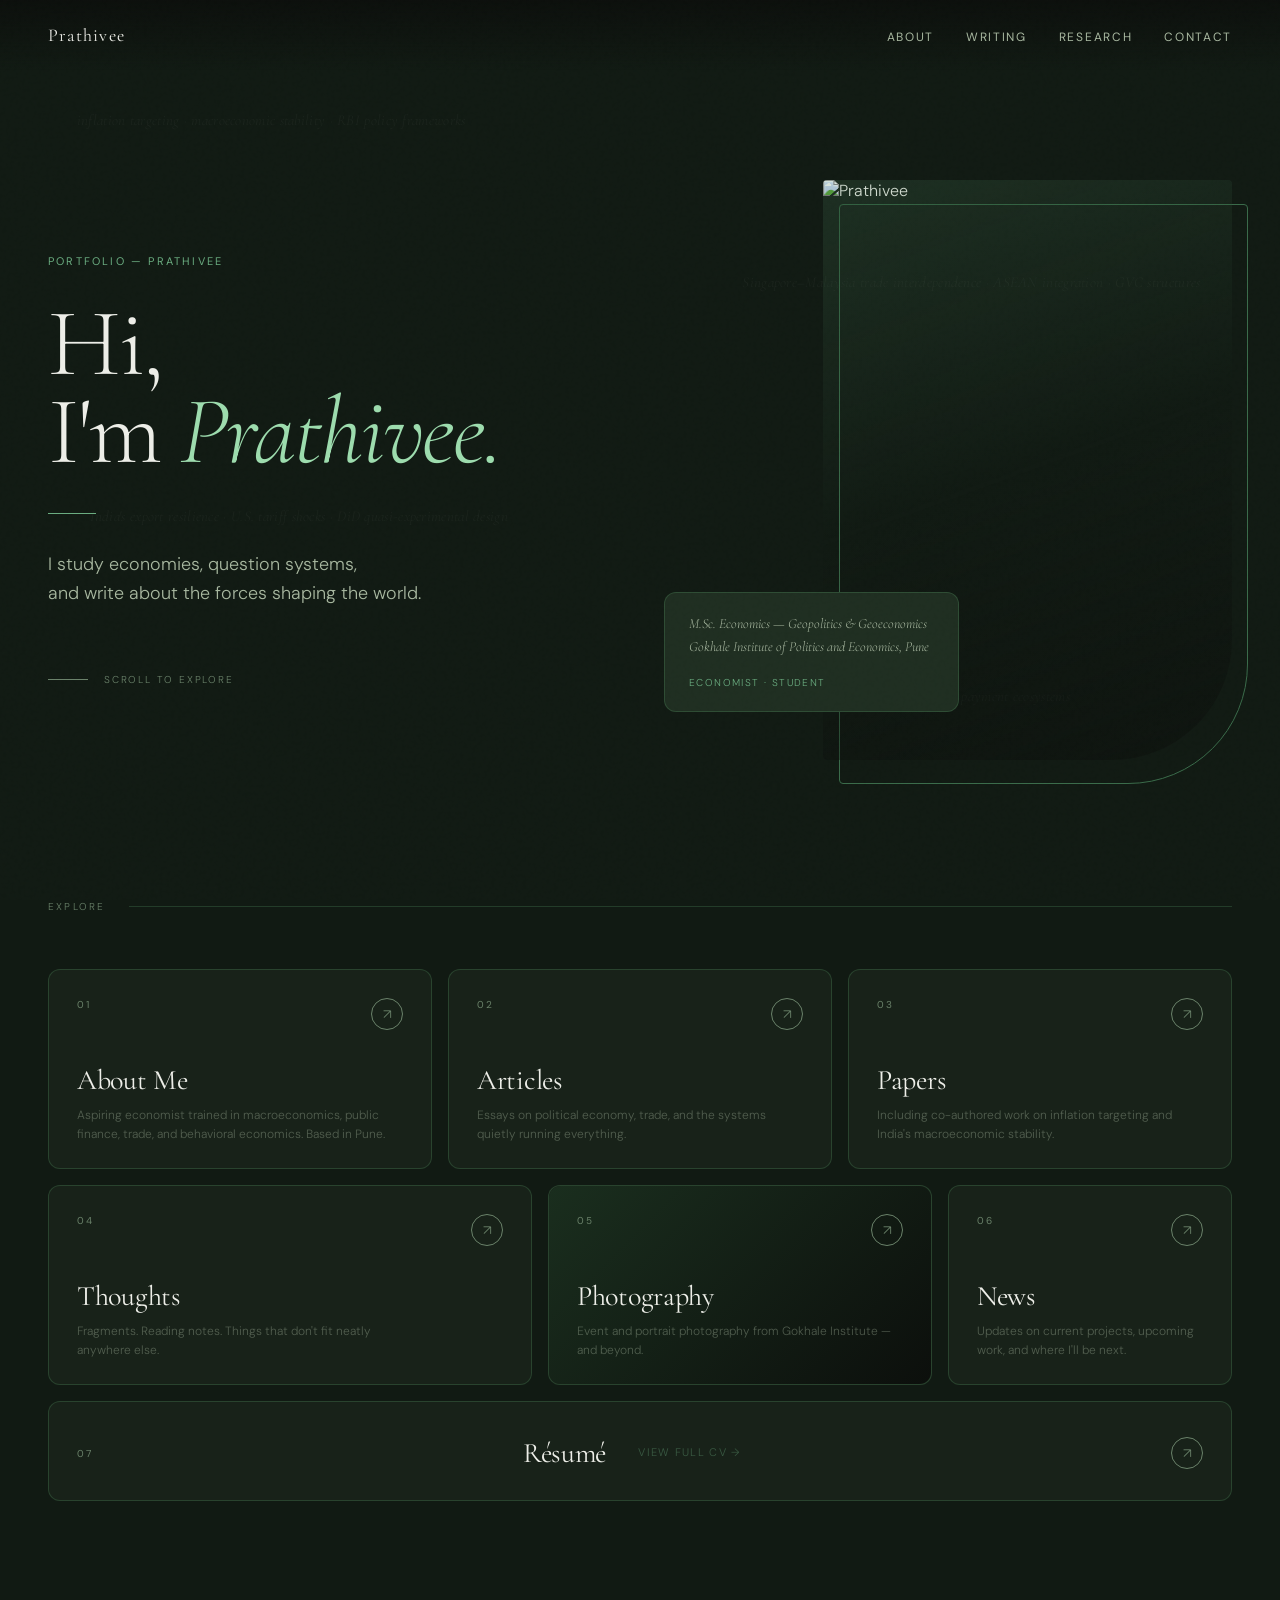
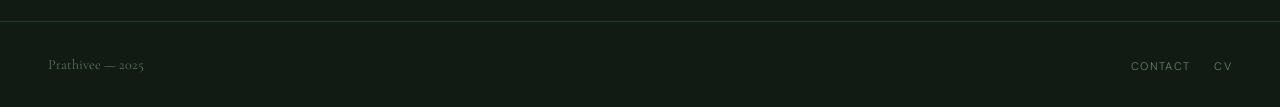
==== index.html @ 8deb8363 "Update index.html" ====
<!DOCTYPE html>
<html lang="en">
<head>
  <meta charset="UTF-8" />
  <meta name="viewport" content="width=device-width, initial-scale=1.0" />
  <title>Prathivee — Economist, Writer, Researcher</title>
  <meta name="description" content="Prathivee studies economies, questions systems, and writes about the forces shaping the world." />

  <!-- Fonts -->
  <link rel="preconnect" href="https://fonts.googleapis.com" />
  <link rel="preconnect" href="https://fonts.gstatic.com" crossorigin />
  <link href="https://fonts.googleapis.com/css2?family=Cormorant+Garamond:ital,wght@0,300;0,400;0,600;1,300;1,400&family=DM+Sans:wght@300;400;500&display=swap" rel="stylesheet" />

  <style>
    /* ── RESET & BASE ───────────────────────────────────────────── */
    *, *::before, *::after { margin: 0; padding: 0; box-sizing: border-box; }
    html { scroll-behavior: smooth; font-size: 16px; }

    :root {
      --bg:           #111a13;
      --surface:      #182219;
      --surface-2:    #1f2e21;
      --green-muted:  #6aad80;
      --green-bright: #9ddcae;
      --green-dim:    #3a6b4a;
      --text-primary: #edeee8;
      --text-secondary: #a8b8a0;
      --text-tertiary:  #6a826a;
      --border:       rgba(100,180,120,0.22);
      --ease:         cubic-bezier(0.25, 0.46, 0.45, 0.94);
    }

    body {
      background: var(--bg);
      color: var(--text-primary);
      font-family: 'DM Sans', sans-serif;
      font-weight: 300;
      overflow-x: hidden;
      -webkit-font-smoothing: antialiased;
    }

    /* ── NOISE TEXTURE OVERLAY ──────────────────────────────────── */
    body::before {
      content: '';
      position: fixed;
      inset: 0;
      background-image: url("data:image/svg+xml,%3Csvg viewBox='0 0 256 256' xmlns='http://www.w3.org/2000/svg'%3E%3Cfilter id='noise'%3E%3CfeTurbulence type='fractalNoise' baseFrequency='0.9' numOctaves='4' stitchTiles='stitch'/%3E%3C/filter%3E%3Crect width='100%25' height='100%25' filter='url(%23noise)' opacity='0.04'/%3E%3C/svg%3E");
      pointer-events: none;
      z-index: 1000;
      opacity: 0.4;
    }

    /* ── FLOATING TEXT FRAGMENTS (background atmosphere) ────────── */
    .fragments {
      position: absolute;
      inset: 0;
      overflow: hidden;
      pointer-events: none;
      z-index: 0;
    }
    .fragment {
      position: absolute;
      font-family: 'Cormorant Garamond', serif;
      font-style: italic;
      font-size: clamp(10px, 1.1vw, 13px);
      color: var(--text-primary);
      opacity: 0.045;
      white-space: nowrap;
      letter-spacing: 0.02em;
      line-height: 1.6;
    }

    /* ── NAV ────────────────────────────────────────────────────── */
    nav {
      position: fixed;
      top: 0; left: 0; right: 0;
      z-index: 100;
      padding: 24px 48px;
      display: flex;
      justify-content: space-between;
      align-items: center;
      background: linear-gradient(to bottom, rgba(12,15,12,0.95) 0%, transparent 100%);
    }
    .nav-name {
      font-family: 'Cormorant Garamond', serif;
      font-size: 18px;
      font-weight: 400;
      letter-spacing: 0.06em;
      color: var(--text-primary);
      text-decoration: none;
      opacity: 0;
      animation: fadeUp 0.7s var(--ease) 0.3s forwards;
    }
    .nav-links {
      display: flex;
      gap: 32px;
      list-style: none;
      opacity: 0;
      animation: fadeUp 0.7s var(--ease) 0.5s forwards;
    }
    .nav-links a {
      font-size: 12px;
      font-weight: 400;
      letter-spacing: 0.14em;
      text-transform: uppercase;
      color: var(--text-secondary);
      text-decoration: none;
      transition: color 0.25s ease;
    }
    .nav-links a:hover { color: var(--green-bright); }

    /* ── HERO ───────────────────────────────────────────────────── */
    .hero {
      position: relative;
      min-height: 100vh;
      display: grid;
      grid-template-columns: 1fr 1fr;
      align-items: center;
      padding: 120px 48px 80px;
      max-width: 1280px;
      margin: 0 auto;
      gap: 48px;
    }

    .hero-left {
      position: relative;
      z-index: 2;
    }

    .hero-label {
      font-size: 11px;
      font-weight: 400;
      letter-spacing: 0.2em;
      text-transform: uppercase;
      color: var(--green-muted);
      margin-bottom: 32px;
      opacity: 0;
      animation: fadeUp 0.6s var(--ease) 0.8s forwards;
    }

    .hero-name {
      font-family: 'Cormorant Garamond', serif;
      font-size: clamp(64px, 7.5vw, 112px);
      font-weight: 300;
      line-height: 0.92;
      letter-spacing: -0.02em;
      color: var(--text-primary);
      opacity: 0;
      animation: fadeUp 0.9s var(--ease) 1s forwards;
    }
    .hero-name em {
      font-style: italic;
      color: var(--green-bright);
    }

    .hero-divider {
      width: 48px;
      height: 1px;
      background: var(--green-muted);
      margin: 36px 0;
      opacity: 0;
      animation: expandLine 0.8s var(--ease) 1.6s forwards;
    }

    .hero-tagline {
      font-size: clamp(15px, 1.4vw, 18px);
      font-weight: 300;
      line-height: 1.65;
      color: var(--text-secondary);
      max-width: 420px;
      opacity: 0;
      animation: fadeUp 0.8s var(--ease) 1.9s forwards;
    }

    .hero-scroll-cue {
      margin-top: 64px;
      display: flex;
      align-items: center;
      gap: 16px;
      opacity: 0;
      animation: fadeUp 0.7s var(--ease) 2.4s forwards;
    }
    .hero-scroll-cue span {
      font-size: 10px;
      letter-spacing: 0.18em;
      text-transform: uppercase;
      color: var(--text-tertiary);
    }
    .scroll-line {
      width: 40px;
      height: 1px;
      background: var(--text-tertiary);
      position: relative;
      overflow: hidden;
    }
    .scroll-line::after {
      content: '';
      position: absolute;
      top: 0; left: -100%;
      width: 100%; height: 100%;
      background: var(--green-bright);
      animation: scanLine 2.5s ease-in-out 3s infinite;
    }

    /* ── HERO RIGHT — PHOTO COMPOSITION ────────────────────────── */
    .hero-right {
      position: relative;
      height: 580px;
      opacity: 0;
      animation: fadeUp 1s var(--ease) 1.2s forwards;
    }

    /* Primary photo — large, vertically masked */
    .photo-primary {
      position: absolute;
      right: 0;
      top: 0;
      width: 72%;
      height: 100%;
      overflow: hidden;
      border-radius: 4px 4px 120px 4px;
    }
    .photo-primary img {
      width: 100%;
      height: 100%;
      object-fit: cover;
      object-position: center top;
      filter: grayscale(15%) contrast(1.05);
      display: block;
    }
    /* Green tint overlay */
    .photo-primary::after {
      content: '';
      position: absolute;
      inset: 0;
      background: linear-gradient(
        160deg,
        rgba(74,124,89,0.22) 0%,
        transparent 50%,
        rgba(12,15,12,0.55) 100%
      );
      mix-blend-mode: multiply;
    }

    /* Decorative frame behind photo */
    .photo-frame {
      position: absolute;
      right: -16px;
      top: 24px;
      width: 72%;
      height: 100%;
      border: 1px solid var(--green-dim);
      border-radius: 4px 4px 120px 4px;
      pointer-events: none;
    }

    /* Floating accent card */
    .photo-accent {
      position: absolute;
      left: 0;
      bottom: 48px;
      background: var(--surface-2);
      border: 1px solid var(--border);
      border-radius: 12px;
      padding: 20px 24px;
      width: 52%;
      backdrop-filter: blur(8px);
      z-index: 3;
    }
    .accent-quote {
      font-family: 'Cormorant Garamond', serif;
      font-style: italic;
      font-size: 14px;
      line-height: 1.6;
      color: var(--text-secondary);
      margin-bottom: 12px;
    }
    .accent-meta {
      font-size: 10px;
      letter-spacing: 0.14em;
      text-transform: uppercase;
      color: var(--green-muted);
    }

    /* ── SECTION DIVIDER ────────────────────────────────────────── */
    .section-divider {
      max-width: 1280px;
      margin: 0 auto;
      padding: 0 48px;
      display: flex;
      align-items: center;
      gap: 24px;
      margin-bottom: 56px;
    }
    .divider-label {
      font-size: 10px;
      letter-spacing: 0.22em;
      text-transform: uppercase;
      color: var(--text-tertiary);
      white-space: nowrap;
    }
    .divider-line {
      flex: 1;
      height: 1px;
      background: var(--border);
    }

    /* ── GRID SECTION ───────────────────────────────────────────── */
    .grid-section {
      padding: 0 48px 120px;
      max-width: 1280px;
      margin: 0 auto;
    }

    .tile-grid {
      display: grid;
      grid-template-columns: repeat(12, 1fr);
      grid-template-rows: auto;
      gap: 16px;
    }

    /* Grid placement — editorial asymmetry */
    .tile-about      { grid-column: 1 / 5;  grid-row: 1; }
    .tile-articles   { grid-column: 5 / 9;  grid-row: 1; }
    .tile-papers     { grid-column: 9 / 13; grid-row: 1; }
    .tile-thoughts   { grid-column: 1 / 6;  grid-row: 2; }
    .tile-photography{ grid-column: 6 / 10; grid-row: 2; }
    .tile-news       { grid-column: 10 / 13;grid-row: 2; }
    .tile-resume     { grid-column: 1 / 13; grid-row: 3; }

    /* ── TILE BASE ──────────────────────────────────────────────── */
    .tile {
      background: var(--surface);
      border: 1px solid var(--border);
      border-radius: 12px;
      padding: 28px 28px 24px;
      text-decoration: none;
      display: flex;
      flex-direction: column;
      justify-content: space-between;
      min-height: 200px;
      position: relative;
      overflow: hidden;
      opacity: 0;
      transform: translateY(32px);
      transition:
        background 0.3s ease,
        border-color 0.3s ease,
        box-shadow 0.3s ease,
        transform 0.3s ease;
    }

    /* Stagger reveal via JS class */
    .tile.visible {
      opacity: 1;
      transform: translateY(0);
      transition:
        opacity 0.7s var(--ease),
        transform 0.7s var(--ease),
        background 0.3s ease,
        border-color 0.3s ease,
        box-shadow 0.3s ease;
    }

    .tile:hover {
      background: var(--surface-2);
      border-color: var(--green-dim);
      box-shadow: 0 0 48px rgba(74,124,89,0.1), 0 24px 40px rgba(0,0,0,0.25);
      transform: translateY(-4px);
    }

    /* Ambient glow on hover */
    .tile::before {
      content: '';
      position: absolute;
      inset: 0;
      background: radial-gradient(ellipse at 20% 80%, rgba(74,124,89,0.08) 0%, transparent 70%);
      opacity: 0;
      transition: opacity 0.4s ease;
    }
    .tile:hover::before { opacity: 1; }

    .tile-top {
      display: flex;
      justify-content: space-between;
      align-items: flex-start;
    }

    .tile-index {
      font-size: 10px;
      font-weight: 400;
      letter-spacing: 0.18em;
      color: var(--text-tertiary);
    }

    .tile-arrow {
      width: 32px;
      height: 32px;
      border: 1px solid var(--text-tertiary);
      border-radius: 50%;
      display: flex;
      align-items: center;
      justify-content: center;
      font-size: 14px;
      color: var(--text-tertiary);
      transition: border-color 0.25s ease, color 0.25s ease, background 0.25s ease;
      flex-shrink: 0;
    }
    .tile:hover .tile-arrow {
      border-color: var(--green-bright);
      color: var(--green-bright);
    }

    .tile-bottom { margin-top: auto; }

    .tile-title {
      font-family: 'Cormorant Garamond', serif;
      font-size: clamp(22px, 2.2vw, 32px);
      font-weight: 400;
      letter-spacing: -0.01em;
      color: var(--text-primary);
      line-height: 1.1;
      margin-bottom: 10px;
    }

    .tile-teaser {
      font-size: 12px;
      font-weight: 300;
      line-height: 1.6;
      color: var(--text-secondary);
      opacity: 0.4;
      transition: opacity 0.3s ease;
      max-width: 340px;
    }
    .tile:hover .tile-teaser { opacity: 1; }

    /* ── RESUME TILE — WIDE, HORIZONTAL ─────────────────────────── */
    .tile-resume {
      min-height: 100px;
      flex-direction: row;
      align-items: center;
      justify-content: space-between;
      gap: 24px;
    }
    .tile-resume .tile-bottom {
      margin-top: 0;
      display: flex;
      align-items: center;
      gap: 32px;
    }
    .tile-resume .tile-title { margin-bottom: 0; }
    .resume-meta {
      font-size: 11px;
      letter-spacing: 0.12em;
      text-transform: uppercase;
      color: var(--green-muted);
    }

    /* ── PHOTOGRAPHY TILE — SUBTLE BG ───────────────────────────── */
    .tile-photography {
      background: var(--surface);
      position: relative;
    }
    .tile-photography .photo-bg {
      position: absolute;
      inset: 0;
      background: linear-gradient(135deg, #1a2e1e 0%, #0c0f0c 100%);
      border-radius: inherit;
      z-index: 0;
    }
    .tile-photography > * { position: relative; z-index: 1; }

    /* ── ANIMATIONS ─────────────────────────────────────────────── */
    @keyframes fadeUp {
      from { opacity: 0; transform: translateY(20px); }
      to   { opacity: 1; transform: translateY(0); }
    }
    @keyframes expandLine {
      from { opacity: 0; width: 0; }
      to   { opacity: 1; width: 48px; }
    }
    @keyframes scanLine {
      0%   { left: -100%; }
      50%  { left: 100%; }
      100% { left: 100%; }
    }

    /* ── FOOTER ─────────────────────────────────────────────────── */
    footer {
      border-top: 1px solid var(--border);
      padding: 32px 48px;
      max-width: 1280px;
      margin: 0 auto;
      display: flex;
      justify-content: space-between;
      align-items: center;
    }
    .footer-name {
      font-family: 'Cormorant Garamond', serif;
      font-size: 14px;
      color: var(--text-tertiary);
    }
    .footer-links {
      display: flex;
      gap: 24px;
      list-style: none;
    }
    .footer-links a {
      font-size: 11px;
      letter-spacing: 0.12em;
      text-transform: uppercase;
      color: var(--text-tertiary);
      text-decoration: none;
      transition: color 0.25s ease;
    }
    .footer-links a:hover { color: var(--green-bright); }

    /* ── RESPONSIVE ─────────────────────────────────────────────── */
    @media (max-width: 900px) {
      nav { padding: 20px 24px; }
      .nav-links { display: none; }

      .hero {
        grid-template-columns: 1fr;
        padding: 100px 24px 64px;
        min-height: auto;
        gap: 56px;
      }
      .hero-right {
        height: 420px;
        order: -1;
      }
      .photo-accent { display: none; }

      .grid-section { padding: 0 24px 80px; }
      .section-divider { padding: 0 24px; }

      .tile-grid {
        grid-template-columns: 1fr 1fr;
        grid-template-rows: auto;
      }
      .tile-about, .tile-articles, .tile-papers,
      .tile-thoughts, .tile-photography, .tile-news,
      .tile-resume {
        grid-column: auto;
        grid-row: auto;
      }
      .tile-resume {
        grid-column: 1 / -1;
        flex-direction: column;
        align-items: flex-start;
      }

      footer {
        padding: 24px;
        flex-direction: column;
        gap: 16px;
        text-align: center;
      }
    }

    @media (max-width: 500px) {
      .tile-grid { grid-template-columns: 1fr; }
    }
  </style>
</head>

<body>

  <!-- ── NAV ── -->
  <nav>
    <a class="nav-name" href="/">Prathivee</a>
    <ul class="nav-links">
      <li><a href="about.html">About</a></li>
      <li><a href="articles.html">Writing</a></li>
      <li><a href="papers.html">Research</a></li>
      <li><a href="contact.html">Contact</a></li>
    </ul>
  </nav>

  <!-- ── HERO ── -->
  <section style="position:relative; overflow:hidden;">

    <!-- Atmospheric text fragments -->
    <div class="fragments" aria-hidden="true">
      <span class="fragment" style="top:12%; left:6%; font-size:clamp(12px,1.3vw,15px);">
        inflation targeting · macroeconomic stability · RBI policy frameworks
      </span>
      <span class="fragment" style="top:30%; left:58%; font-size:clamp(12px,1.3vw,15px);">
        Singapore–Malaysia trade interdependence · ASEAN integration · GVC structures
      </span>
      <span class="fragment" style="top:56%; left:7%; font-size:clamp(12px,1.3vw,15px);">
        India's export resilience · U.S. tariff shocks · DiD quasi-experimental design
      </span>
      <span class="fragment" style="top:76%; left:52%; font-size:clamp(12px,1.3vw,15px);">
        FASTag adoption · behavioral public policy · digital payment ecosystems
      </span>
    </div>

    <div class="hero">

      <!-- LEFT COLUMN -->
      <div class="hero-left">
        <p class="hero-label">Portfolio — Prathivee</p>

        <h1 class="hero-name">
          Hi,<br>I'm <em>Prathivee.</em>
        </h1>

        <div class="hero-divider"></div>

        <p class="hero-tagline">
          I study economies, question systems,<br>
          and write about the forces shaping the world.
        </p>

        <div class="hero-scroll-cue">
          <div class="scroll-line"></div>
          <span>Scroll to explore</span>
        </div>
      </div>

      <!-- RIGHT COLUMN — photo composition -->
      <div class="hero-right">
        <div class="photo-frame"></div>
        <div class="photo-primary">
          <img
            src="images/profile/prathivee-1.jpg"
            alt="Prathivee"
            loading="eager"
          />
        </div>
        <div class="photo-accent">
          <p class="accent-quote">
            M.Sc. Economics — Geopolitics & Geoeconomics<br>Gokhale Institute of Politics and Economics, Pune
          </p>
          <span class="accent-meta">Economist · Student</span>
        </div>
      </div>

    </div>
  </section>

  <!-- ── GRID SECTION ── -->
  <div class="section-divider">
    <span class="divider-label">Explore</span>
    <div class="divider-line"></div>
  </div>

  <section class="grid-section">
    <div class="tile-grid">

      <a class="tile tile-about" href="about.html">
        <div class="tile-top">
          <span class="tile-index">01</span>
          <span class="tile-arrow">↗</span>
        </div>
        <div class="tile-bottom">
          <h2 class="tile-title">About Me</h2>
          <p class="tile-teaser">Aspiring economist trained in macroeconomics, public finance, trade, and behavioral economics. Based in Pune.</p>
        </div>
      </a>

      <a class="tile tile-articles" href="articles.html">
        <div class="tile-top">
          <span class="tile-index">02</span>
          <span class="tile-arrow">↗</span>
        </div>
        <div class="tile-bottom">
          <h2 class="tile-title">Articles</h2>
          <p class="tile-teaser">Essays on political economy, trade, and the systems quietly running everything.</p>
        </div>
      </a>

      <a class="tile tile-papers" href="papers.html">
        <div class="tile-top">
          <span class="tile-index">03</span>
          <span class="tile-arrow">↗</span>
        </div>
        <div class="tile-bottom">
          <h2 class="tile-title">Papers</h2>
          <p class="tile-teaser">Including co-authored work on inflation targeting and India's macroeconomic stability.</p>
        </div>
      </a>

      <a class="tile tile-thoughts" href="thoughts.html">
        <div class="tile-top">
          <span class="tile-index">04</span>
          <span class="tile-arrow">↗</span>
        </div>
        <div class="tile-bottom">
          <h2 class="tile-title">Thoughts</h2>
          <p class="tile-teaser">Fragments. Reading notes. Things that don't fit neatly anywhere else.</p>
        </div>
      </a>

      <a class="tile tile-photography" href="photography.html">
        <div class="photo-bg"></div>
        <div class="tile-top">
          <span class="tile-index">05</span>
          <span class="tile-arrow">↗</span>
        </div>
        <div class="tile-bottom">
          <h2 class="tile-title">Photography</h2>
          <p class="tile-teaser">Event and portrait photography from Gokhale Institute — and beyond.</p>
        </div>
      </a>

      <a class="tile tile-news" href="news.html">
        <div class="tile-top">
          <span class="tile-index">06</span>
          <span class="tile-arrow">↗</span>
        </div>
        <div class="tile-bottom">
          <h2 class="tile-title">News</h2>
          <p class="tile-teaser">Updates on current projects, upcoming work, and where I'll be next.</p>
        </div>
      </a>

      <a class="tile tile-resume" href="resume.html">
        <div class="tile-top" style="flex-shrink:0;">
          <span class="tile-index">07</span>
        </div>
        <div class="tile-bottom">
          <h2 class="tile-title">Résumé</h2>
          <p class="tile-teaser resume-meta">View full CV →</p>
        </div>
        <span class="tile-arrow" style="flex-shrink:0; align-self:center;">↗</span>
      </a>

    </div>
  </section>

  <!-- ── FOOTER ── -->
  <footer>
    <span class="footer-name">Prathivee &mdash; 2025</span>
    <ul class="footer-links">
      <li><a href="contact.html">Contact</a></li>
      <li><a href="resume.html">CV</a></li>
    </ul>
  </footer>

  <!-- ── SCRIPT ── -->
  <script>
    // Tile reveal on scroll
    const tiles = document.querySelectorAll('.tile');
    const observer = new IntersectionObserver((entries) => {
      entries.forEach((entry, i) => {
        if (entry.isIntersecting) {
          const delay = parseInt(entry.target.dataset.delay || 0);
          setTimeout(() => entry.target.classList.add('visible'), delay);
          observer.unobserve(entry.target);
        }
      });
    }, { threshold: 0.12 });

    tiles.forEach((tile, i) => {
      tile.dataset.delay = i * 80;
      observer.observe(tile);
    });

    // Subtle parallax on photo
    const photoPrimary = document.querySelector('.photo-primary img');
    if (photoPrimary) {
      window.addEventListener('scroll', () => {
        const scrolled = window.scrollY;
        if (scrolled < window.innerHeight) {
          photoPrimary.style.transform = `translateY(${scrolled * 0.08}px)`;
        }
      }, { passive: true });
    }
  </script>

</body>
</html>
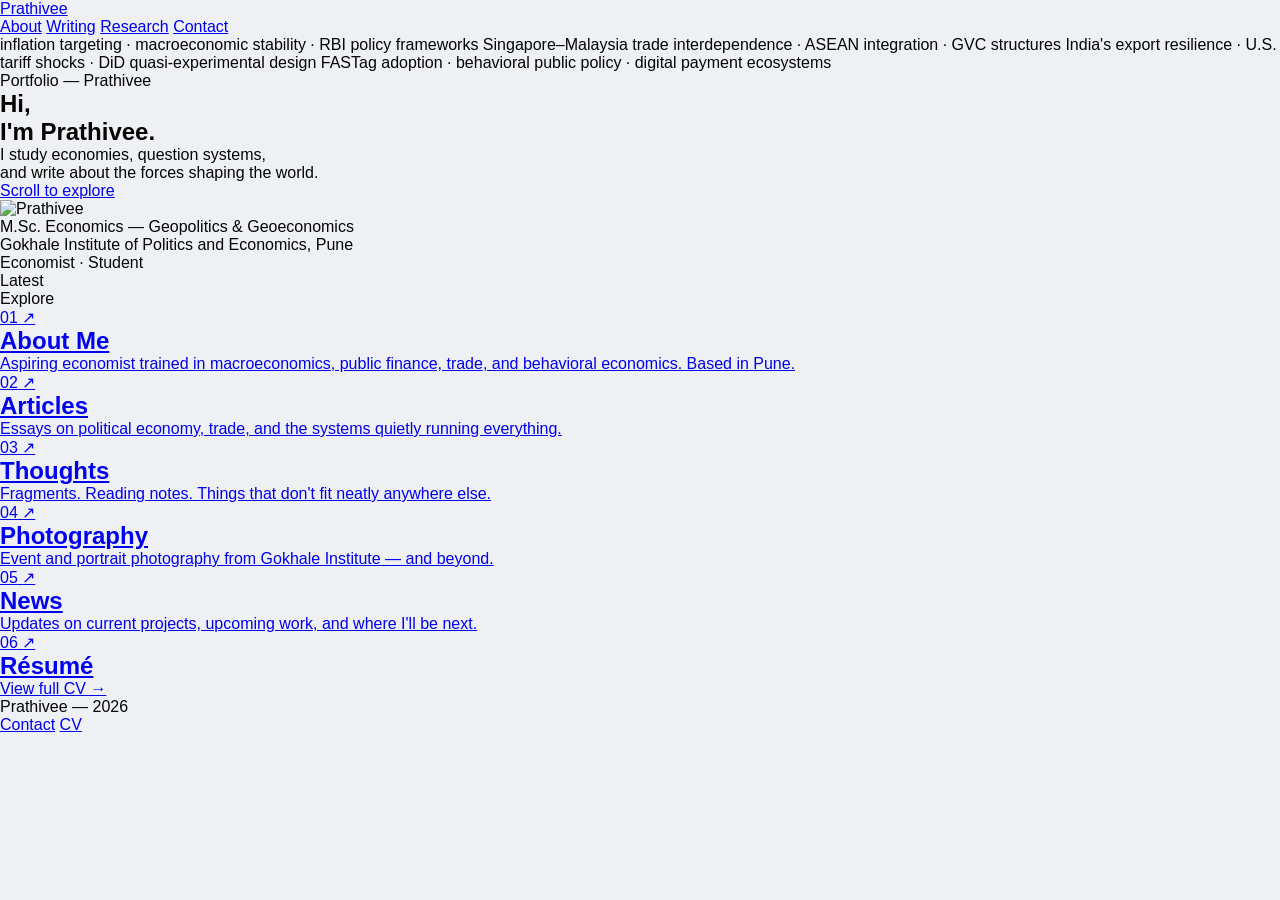
==== commit 57a4c5fe: "Add files via upload" ====
--- a/index.html
+++ b/index.html
@@ -3,773 +3,140 @@
 <head>
   <meta charset="UTF-8" />
   <meta name="viewport" content="width=device-width, initial-scale=1.0" />
-  <title>Prathivee — Economist, Writer, Researcher</title>
-  <meta name="description" content="Prathivee studies economies, questions systems, and writes about the forces shaping the world." />
 
-  <!-- Fonts -->
-  <link rel="preconnect" href="https://fonts.googleapis.com" />
-  <link rel="preconnect" href="https://fonts.gstatic.com" crossorigin />
-  <link href="https://fonts.googleapis.com/css2?family=Cormorant+Garamond:ital,wght@0,300;0,400;0,600;1,300;1,400&family=DM+Sans:wght@300;400;500&display=swap" rel="stylesheet" />
+  <title>Prathivee Nairy — Economist, Writer, Researcher</title>
+  <meta
+    name="description"
+    content="Portfolio of Prathivee Nairy — economics, geopolitics, research, writing, photography, and public policy."
+  />
 
-  <style>
-    /* ── RESET & BASE ───────────────────────────────────────────── */
-    *, *::before, *::after { margin: 0; padding: 0; box-sizing: border-box; }
-    html { scroll-behavior: smooth; font-size: 16px; }
-
-    :root {
-      --bg:           #111a13;
-      --surface:      #182219;
-      --surface-2:    #1f2e21;
-      --green-muted:  #6aad80;
-      --green-bright: #9ddcae;
-      --green-dim:    #3a6b4a;
-      --text-primary: #edeee8;
-      --text-secondary: #a8b8a0;
-      --text-tertiary:  #6a826a;
-      --border:       rgba(100,180,120,0.22);
-      --ease:         cubic-bezier(0.25, 0.46, 0.45, 0.94);
-    }
-
-    body {
-      background: var(--bg);
-      color: var(--text-primary);
-      font-family: 'DM Sans', sans-serif;
-      font-weight: 300;
-      overflow-x: hidden;
-      -webkit-font-smoothing: antialiased;
-    }
-
-    /* ── NOISE TEXTURE OVERLAY ──────────────────────────────────── */
-    body::before {
-      content: '';
-      position: fixed;
-      inset: 0;
-      background-image: url("data:image/svg+xml,%3Csvg viewBox='0 0 256 256' xmlns='http://www.w3.org/2000/svg'%3E%3Cfilter id='noise'%3E%3CfeTurbulence type='fractalNoise' baseFrequency='0.9' numOctaves='4' stitchTiles='stitch'/%3E%3C/filter%3E%3Crect width='100%25' height='100%25' filter='url(%23noise)' opacity='0.04'/%3E%3C/svg%3E");
-      pointer-events: none;
-      z-index: 1000;
-      opacity: 0.4;
-    }
-
-    /* ── FLOATING TEXT FRAGMENTS (background atmosphere) ────────── */
-    .fragments {
-      position: absolute;
-      inset: 0;
-      overflow: hidden;
-      pointer-events: none;
-      z-index: 0;
-    }
-    .fragment {
-      position: absolute;
-      font-family: 'Cormorant Garamond', serif;
-      font-style: italic;
-      font-size: clamp(10px, 1.1vw, 13px);
-      color: var(--text-primary);
-      opacity: 0.045;
-      white-space: nowrap;
-      letter-spacing: 0.02em;
-      line-height: 1.6;
-    }
-
-    /* ── NAV ────────────────────────────────────────────────────── */
-    nav {
-      position: fixed;
-      top: 0; left: 0; right: 0;
-      z-index: 100;
-      padding: 24px 48px;
-      display: flex;
-      justify-content: space-between;
-      align-items: center;
-      background: linear-gradient(to bottom, rgba(12,15,12,0.95) 0%, transparent 100%);
-    }
-    .nav-name {
-      font-family: 'Cormorant Garamond', serif;
-      font-size: 18px;
-      font-weight: 400;
-      letter-spacing: 0.06em;
-      color: var(--text-primary);
-      text-decoration: none;
-      opacity: 0;
-      animation: fadeUp 0.7s var(--ease) 0.3s forwards;
-    }
-    .nav-links {
-      display: flex;
-      gap: 32px;
-      list-style: none;
-      opacity: 0;
-      animation: fadeUp 0.7s var(--ease) 0.5s forwards;
-    }
-    .nav-links a {
-      font-size: 12px;
-      font-weight: 400;
-      letter-spacing: 0.14em;
-      text-transform: uppercase;
-      color: var(--text-secondary);
-      text-decoration: none;
-      transition: color 0.25s ease;
-    }
-    .nav-links a:hover { color: var(--green-bright); }
-
-    /* ── HERO ───────────────────────────────────────────────────── */
-    .hero {
-      position: relative;
-      min-height: 100vh;
-      display: grid;
-      grid-template-columns: 1fr 1fr;
-      align-items: center;
-      padding: 120px 48px 80px;
-      max-width: 1280px;
-      margin: 0 auto;
-      gap: 48px;
-    }
-
-    .hero-left {
-      position: relative;
-      z-index: 2;
-    }
-
-    .hero-label {
-      font-size: 11px;
-      font-weight: 400;
-      letter-spacing: 0.2em;
-      text-transform: uppercase;
-      color: var(--green-muted);
-      margin-bottom: 32px;
-      opacity: 0;
-      animation: fadeUp 0.6s var(--ease) 0.8s forwards;
-    }
-
-    .hero-name {
-      font-family: 'Cormorant Garamond', serif;
-      font-size: clamp(64px, 7.5vw, 112px);
-      font-weight: 300;
-      line-height: 0.92;
-      letter-spacing: -0.02em;
-      color: var(--text-primary);
-      opacity: 0;
-      animation: fadeUp 0.9s var(--ease) 1s forwards;
-    }
-    .hero-name em {
-      font-style: italic;
-      color: var(--green-bright);
-    }
-
-    .hero-divider {
-      width: 48px;
-      height: 1px;
-      background: var(--green-muted);
-      margin: 36px 0;
-      opacity: 0;
-      animation: expandLine 0.8s var(--ease) 1.6s forwards;
-    }
-
-    .hero-tagline {
-      font-size: clamp(15px, 1.4vw, 18px);
-      font-weight: 300;
-      line-height: 1.65;
-      color: var(--text-secondary);
-      max-width: 420px;
-      opacity: 0;
-      animation: fadeUp 0.8s var(--ease) 1.9s forwards;
-    }
-
-    .hero-scroll-cue {
-      margin-top: 64px;
-      display: flex;
-      align-items: center;
-      gap: 16px;
-      opacity: 0;
-      animation: fadeUp 0.7s var(--ease) 2.4s forwards;
-    }
-    .hero-scroll-cue span {
-      font-size: 10px;
-      letter-spacing: 0.18em;
-      text-transform: uppercase;
-      color: var(--text-tertiary);
-    }
-    .scroll-line {
-      width: 40px;
-      height: 1px;
-      background: var(--text-tertiary);
-      position: relative;
-      overflow: hidden;
-    }
-    .scroll-line::after {
-      content: '';
-      position: absolute;
-      top: 0; left: -100%;
-      width: 100%; height: 100%;
-      background: var(--green-bright);
-      animation: scanLine 2.5s ease-in-out 3s infinite;
-    }
-
-    /* ── HERO RIGHT — PHOTO COMPOSITION ────────────────────────── */
-    .hero-right {
-      position: relative;
-      height: 580px;
-      opacity: 0;
-      animation: fadeUp 1s var(--ease) 1.2s forwards;
-    }
-
-    /* Primary photo — large, vertically masked */
-    .photo-primary {
-      position: absolute;
-      right: 0;
-      top: 0;
-      width: 72%;
-      height: 100%;
-      overflow: hidden;
-      border-radius: 4px 4px 120px 4px;
-    }
-    .photo-primary img {
-      width: 100%;
-      height: 100%;
-      object-fit: cover;
-      object-position: center top;
-      filter: grayscale(15%) contrast(1.05);
-      display: block;
-    }
-    /* Green tint overlay */
-    .photo-primary::after {
-      content: '';
-      position: absolute;
-      inset: 0;
-      background: linear-gradient(
-        160deg,
-        rgba(74,124,89,0.22) 0%,
-        transparent 50%,
-        rgba(12,15,12,0.55) 100%
-      );
-      mix-blend-mode: multiply;
-    }
-
-    /* Decorative frame behind photo */
-    .photo-frame {
-      position: absolute;
-      right: -16px;
-      top: 24px;
-      width: 72%;
-      height: 100%;
-      border: 1px solid var(--green-dim);
-      border-radius: 4px 4px 120px 4px;
-      pointer-events: none;
-    }
-
-    /* Floating accent card */
-    .photo-accent {
-      position: absolute;
-      left: 0;
-      bottom: 48px;
-      background: var(--surface-2);
-      border: 1px solid var(--border);
-      border-radius: 12px;
-      padding: 20px 24px;
-      width: 52%;
-      backdrop-filter: blur(8px);
-      z-index: 3;
-    }
-    .accent-quote {
-      font-family: 'Cormorant Garamond', serif;
-      font-style: italic;
-      font-size: 14px;
-      line-height: 1.6;
-      color: var(--text-secondary);
-      margin-bottom: 12px;
-    }
-    .accent-meta {
-      font-size: 10px;
-      letter-spacing: 0.14em;
-      text-transform: uppercase;
-      color: var(--green-muted);
-    }
-
-    /* ── SECTION DIVIDER ────────────────────────────────────────── */
-    .section-divider {
-      max-width: 1280px;
-      margin: 0 auto;
-      padding: 0 48px;
-      display: flex;
-      align-items: center;
-      gap: 24px;
-      margin-bottom: 56px;
-    }
-    .divider-label {
-      font-size: 10px;
-      letter-spacing: 0.22em;
-      text-transform: uppercase;
-      color: var(--text-tertiary);
-      white-space: nowrap;
-    }
-    .divider-line {
-      flex: 1;
-      height: 1px;
-      background: var(--border);
-    }
-
-    /* ── GRID SECTION ───────────────────────────────────────────── */
-    .grid-section {
-      padding: 0 48px 120px;
-      max-width: 1280px;
-      margin: 0 auto;
-    }
-
-    .tile-grid {
-      display: grid;
-      grid-template-columns: repeat(12, 1fr);
-      grid-template-rows: auto;
-      gap: 16px;
-    }
-
-    /* Grid placement — editorial asymmetry */
-    .tile-about      { grid-column: 1 / 5;  grid-row: 1; }
-    .tile-articles   { grid-column: 5 / 9;  grid-row: 1; }
-    .tile-papers     { grid-column: 9 / 13; grid-row: 1; }
-    .tile-thoughts   { grid-column: 1 / 6;  grid-row: 2; }
-    .tile-photography{ grid-column: 6 / 10; grid-row: 2; }
-    .tile-news       { grid-column: 10 / 13;grid-row: 2; }
-    .tile-resume     { grid-column: 1 / 13; grid-row: 3; }
-
-    /* ── TILE BASE ──────────────────────────────────────────────── */
-    .tile {
-      background: var(--surface);
-      border: 1px solid var(--border);
-      border-radius: 12px;
-      padding: 28px 28px 24px;
-      text-decoration: none;
-      display: flex;
-      flex-direction: column;
-      justify-content: space-between;
-      min-height: 200px;
-      position: relative;
-      overflow: hidden;
-      opacity: 0;
-      transform: translateY(32px);
-      transition:
-        background 0.3s ease,
-        border-color 0.3s ease,
-        box-shadow 0.3s ease,
-        transform 0.3s ease;
-    }
-
-    /* Stagger reveal via JS class */
-    .tile.visible {
-      opacity: 1;
-      transform: translateY(0);
-      transition:
-        opacity 0.7s var(--ease),
-        transform 0.7s var(--ease),
-        background 0.3s ease,
-        border-color 0.3s ease,
-        box-shadow 0.3s ease;
-    }
-
-    .tile:hover {
-      background: var(--surface-2);
-      border-color: var(--green-dim);
-      box-shadow: 0 0 48px rgba(74,124,89,0.1), 0 24px 40px rgba(0,0,0,0.25);
-      transform: translateY(-4px);
-    }
-
-    /* Ambient glow on hover */
-    .tile::before {
-      content: '';
-      position: absolute;
-      inset: 0;
-      background: radial-gradient(ellipse at 20% 80%, rgba(74,124,89,0.08) 0%, transparent 70%);
-      opacity: 0;
-      transition: opacity 0.4s ease;
-    }
-    .tile:hover::before { opacity: 1; }
-
-    .tile-top {
-      display: flex;
-      justify-content: space-between;
-      align-items: flex-start;
-    }
-
-    .tile-index {
-      font-size: 10px;
-      font-weight: 400;
-      letter-spacing: 0.18em;
-      color: var(--text-tertiary);
-    }
-
-    .tile-arrow {
-      width: 32px;
-      height: 32px;
-      border: 1px solid var(--text-tertiary);
-      border-radius: 50%;
-      display: flex;
-      align-items: center;
-      justify-content: center;
-      font-size: 14px;
-      color: var(--text-tertiary);
-      transition: border-color 0.25s ease, color 0.25s ease, background 0.25s ease;
-      flex-shrink: 0;
-    }
-    .tile:hover .tile-arrow {
-      border-color: var(--green-bright);
-      color: var(--green-bright);
-    }
-
-    .tile-bottom { margin-top: auto; }
-
-    .tile-title {
-      font-family: 'Cormorant Garamond', serif;
-      font-size: clamp(22px, 2.2vw, 32px);
-      font-weight: 400;
-      letter-spacing: -0.01em;
-      color: var(--text-primary);
-      line-height: 1.1;
-      margin-bottom: 10px;
-    }
-
-    .tile-teaser {
-      font-size: 12px;
-      font-weight: 300;
-      line-height: 1.6;
-      color: var(--text-secondary);
-      opacity: 0.4;
-      transition: opacity 0.3s ease;
-      max-width: 340px;
-    }
-    .tile:hover .tile-teaser { opacity: 1; }
-
-    /* ── RESUME TILE — WIDE, HORIZONTAL ─────────────────────────── */
-    .tile-resume {
-      min-height: 100px;
-      flex-direction: row;
-      align-items: center;
-      justify-content: space-between;
-      gap: 24px;
-    }
-    .tile-resume .tile-bottom {
-      margin-top: 0;
-      display: flex;
-      align-items: center;
-      gap: 32px;
-    }
-    .tile-resume .tile-title { margin-bottom: 0; }
-    .resume-meta {
-      font-size: 11px;
-      letter-spacing: 0.12em;
-      text-transform: uppercase;
-      color: var(--green-muted);
-    }
-
-    /* ── PHOTOGRAPHY TILE — SUBTLE BG ───────────────────────────── */
-    .tile-photography {
-      background: var(--surface);
-      position: relative;
-    }
-    .tile-photography .photo-bg {
-      position: absolute;
-      inset: 0;
-      background: linear-gradient(135deg, #1a2e1e 0%, #0c0f0c 100%);
-      border-radius: inherit;
-      z-index: 0;
-    }
-    .tile-photography > * { position: relative; z-index: 1; }
-
-    /* ── ANIMATIONS ─────────────────────────────────────────────── */
-    @keyframes fadeUp {
-      from { opacity: 0; transform: translateY(20px); }
-      to   { opacity: 1; transform: translateY(0); }
-    }
-    @keyframes expandLine {
-      from { opacity: 0; width: 0; }
-      to   { opacity: 1; width: 48px; }
-    }
-    @keyframes scanLine {
-      0%   { left: -100%; }
-      50%  { left: 100%; }
-      100% { left: 100%; }
-    }
-
-    /* ── FOOTER ─────────────────────────────────────────────────── */
-    footer {
-      border-top: 1px solid var(--border);
-      padding: 32px 48px;
-      max-width: 1280px;
-      margin: 0 auto;
-      display: flex;
-      justify-content: space-between;
-      align-items: center;
-    }
-    .footer-name {
-      font-family: 'Cormorant Garamond', serif;
-      font-size: 14px;
-      color: var(--text-tertiary);
-    }
-    .footer-links {
-      display: flex;
-      gap: 24px;
-      list-style: none;
-    }
-    .footer-links a {
-      font-size: 11px;
-      letter-spacing: 0.12em;
-      text-transform: uppercase;
-      color: var(--text-tertiary);
-      text-decoration: none;
-      transition: color 0.25s ease;
-    }
-    .footer-links a:hover { color: var(--green-bright); }
-
-    /* ── RESPONSIVE ─────────────────────────────────────────────── */
-    @media (max-width: 900px) {
-      nav { padding: 20px 24px; }
-      .nav-links { display: none; }
-
-      .hero {
-        grid-template-columns: 1fr;
-        padding: 100px 24px 64px;
-        min-height: auto;
-        gap: 56px;
-      }
-      .hero-right {
-        height: 420px;
-        order: -1;
-      }
-      .photo-accent { display: none; }
-
-      .grid-section { padding: 0 24px 80px; }
-      .section-divider { padding: 0 24px; }
-
-      .tile-grid {
-        grid-template-columns: 1fr 1fr;
-        grid-template-rows: auto;
-      }
-      .tile-about, .tile-articles, .tile-papers,
-      .tile-thoughts, .tile-photography, .tile-news,
-      .tile-resume {
-        grid-column: auto;
-        grid-row: auto;
-      }
-      .tile-resume {
-        grid-column: 1 / -1;
-        flex-direction: column;
-        align-items: flex-start;
-      }
-
-      footer {
-        padding: 24px;
-        flex-direction: column;
-        gap: 16px;
-        text-align: center;
-      }
-    }
-
-    @media (max-width: 500px) {
-      .tile-grid { grid-template-columns: 1fr; }
-    }
-  </style>
+  <link rel="stylesheet" href="css/style.css" />
 </head>
 
-<body>
+<body class="dark-page home-page">
+  <div class="home-shell">
 
-  <!-- ── NAV ── -->
-  <nav>
-    <a class="nav-name" href="/">Prathivee</a>
-    <ul class="nav-links">
-      <li><a href="about.html">About</a></li>
-      <li><a href="articles.html">Writing</a></li>
-      <li><a href="papers.html">Research</a></li>
-      <li><a href="contact.html">Contact</a></li>
-    </ul>
-  </nav>
+    <header class="home-nav">
+      <a href="/" class="home-logo">Prathivee</a>
 
-  <!-- ── HERO ── -->
-  <section style="position:relative; overflow:hidden;">
+      <nav class="home-nav-links" aria-label="Main navigation">
+        <a href="about.html">About</a>
+        <a href="articles.html">Writing</a>
+        <a href="resume.html">Research</a>
+        <a href="contact.html">Contact</a>
+      </nav>
+    </header>
 
-    <!-- Atmospheric text fragments -->
-    <div class="fragments" aria-hidden="true">
-      <span class="fragment" style="top:12%; left:6%; font-size:clamp(12px,1.3vw,15px);">
-        inflation targeting · macroeconomic stability · RBI policy frameworks
-      </span>
-      <span class="fragment" style="top:30%; left:58%; font-size:clamp(12px,1.3vw,15px);">
-        Singapore–Malaysia trade interdependence · ASEAN integration · GVC structures
-      </span>
-      <span class="fragment" style="top:56%; left:7%; font-size:clamp(12px,1.3vw,15px);">
-        India's export resilience · U.S. tariff shocks · DiD quasi-experimental design
-      </span>
-      <span class="fragment" style="top:76%; left:52%; font-size:clamp(12px,1.3vw,15px);">
-        FASTag adoption · behavioral public policy · digital payment ecosystems
-      </span>
+    <div class="topic-marquee" aria-label="Research and writing themes">
+      <div class="topic-track">
+        <span>inflation targeting · macroeconomic stability · RBI policy frameworks</span>
+        <span>Singapore–Malaysia trade interdependence · ASEAN integration · GVC structures</span>
+        <span>India's export resilience · U.S. tariff shocks · DiD quasi-experimental design</span>
+        <span>FASTag adoption · behavioral public policy · digital payment ecosystems</span>
+      </div>
     </div>
 
-    <div class="hero">
+    <main>
+      <section class="home-hero" aria-label="Introduction">
+        <div class="hero-copy">
+          <div class="page-label hero-kicker">Portfolio — Prathivee</div>
 
-      <!-- LEFT COLUMN -->
-      <div class="hero-left">
-        <p class="hero-label">Portfolio — Prathivee</p>
+          <h1 class="hero-title">
+            <span>Hi,</span><br />
+            <span>I'm <strong>Prathivee.</strong></span>
+          </h1>
 
-        <h1 class="hero-name">
-          Hi,<br>I'm <em>Prathivee.</em>
-        </h1>
+          <p class="hero-tagline">
+            I study economies, question systems,<br />
+            and write about the forces shaping the world.
+          </p>
 
-        <div class="hero-divider"></div>
+          <a href="#explore" class="scroll-prompt">Scroll to explore</a>
+        </div>
 
-        <p class="hero-tagline">
-          I study economies, question systems,<br>
-          and write about the forces shaping the world.
-        </p>
+        <div class="hero-visual">
+          <figure class="portrait-card">
+            <img src="images/profile/prathivee-1.jpg" alt="Prathivee" />
+          </figure>
 
-        <div class="hero-scroll-cue">
-          <div class="scroll-line"></div>
-          <span>Scroll to explore</span>
+          <aside class="identity-card">
+            <p>M.Sc. Economics — Geopolitics &amp; Geoeconomics</p>
+            <p>Gokhale Institute of Politics and Economics, Pune</p>
+            <span>Economist · Student</span>
+          </aside>
+        </div>
+      </section>
+
+      <!-- NEWS TICKER -->
+      <div class="news-ticker" aria-label="Latest news">
+        <span class="news-ticker-label">Latest</span>
+
+        <div class="news-ticker-stage">
+          <a class="news-ticker-item" href="news.html" id="newsTickerItem"></a>
         </div>
       </div>
 
-      <!-- RIGHT COLUMN — photo composition -->
-      <div class="hero-right">
-        <div class="photo-frame"></div>
-        <div class="photo-primary">
-          <img
-            src="images/profile/prathivee-1.jpg"
-            alt="Prathivee"
-            loading="eager"
-          />
+      <section class="explore-section" id="explore" aria-label="Explore portfolio">
+        <div class="explore-heading reveal">
+          <div class="page-label">Explore</div>
         </div>
-        <div class="photo-accent">
-          <p class="accent-quote">
-            M.Sc. Economics — Geopolitics & Geoeconomics<br>Gokhale Institute of Politics and Economics, Pune
-          </p>
-          <span class="accent-meta">Economist · Student</span>
+
+        <div class="explore-grid">
+          <a href="about.html" class="explore-card reveal">
+            <span class="card-number">01</span>
+            <span class="card-arrow">↗</span>
+            <h2>About Me</h2>
+            <p>Aspiring economist trained in macroeconomics, public finance, trade, and behavioral economics. Based in Pune.</p>
+          </a>
+
+          <a href="articles.html" class="explore-card explore-wide reveal">
+            <span class="card-number">02</span>
+            <span class="card-arrow">↗</span>
+            <h2>Articles</h2>
+            <p>Essays on political economy, trade, and the systems quietly running everything.</p>
+          </a>
+
+          <a href="thoughts.html" class="explore-card reveal">
+            <span class="card-number">03</span>
+            <span class="card-arrow">↗</span>
+            <h2>Thoughts</h2>
+            <p>Fragments. Reading notes. Things that don't fit neatly anywhere else.</p>
+          </a>
+
+          <a href="photography.html" class="explore-card reveal">
+            <span class="card-number">04</span>
+            <span class="card-arrow">↗</span>
+            <h2>Photography</h2>
+            <p>Event and portrait photography from Gokhale Institute — and beyond.</p>
+          </a>
+
+          <a href="news.html" class="explore-card reveal">
+            <span class="card-number">05</span>
+            <span class="card-arrow">↗</span>
+            <h2>News</h2>
+            <p>Updates on current projects, upcoming work, and where I'll be next.</p>
+          </a>
+
+          <a href="resume.html" class="explore-card explore-resume reveal">
+            <span class="card-number">06</span>
+            <span class="card-arrow">↗</span>
+            <h2>Résumé</h2>
+            <p>View full CV →</p>
+          </a>
         </div>
-      </div>
+      </section>
+    </main>
 
-    </div>
-  </section>
+    <footer class="site-footer">
+      <span>Prathivee — 2026</span>
+      <nav>
+        <a href="contact.html">Contact</a>
+        <a href="resume.html">CV</a>
+      </nav>
+    </footer>
 
-  <!-- ── GRID SECTION ── -->
-  <div class="section-divider">
-    <span class="divider-label">Explore</span>
-    <div class="divider-line"></div>
   </div>
 
-  <section class="grid-section">
-    <div class="tile-grid">
-
-      <a class="tile tile-about" href="about.html">
-        <div class="tile-top">
-          <span class="tile-index">01</span>
-          <span class="tile-arrow">↗</span>
-        </div>
-        <div class="tile-bottom">
-          <h2 class="tile-title">About Me</h2>
-          <p class="tile-teaser">Aspiring economist trained in macroeconomics, public finance, trade, and behavioral economics. Based in Pune.</p>
-        </div>
-      </a>
-
-      <a class="tile tile-articles" href="articles.html">
-        <div class="tile-top">
-          <span class="tile-index">02</span>
-          <span class="tile-arrow">↗</span>
-        </div>
-        <div class="tile-bottom">
-          <h2 class="tile-title">Articles</h2>
-          <p class="tile-teaser">Essays on political economy, trade, and the systems quietly running everything.</p>
-        </div>
-      </a>
-
-      <a class="tile tile-papers" href="papers.html">
-        <div class="tile-top">
-          <span class="tile-index">03</span>
-          <span class="tile-arrow">↗</span>
-        </div>
-        <div class="tile-bottom">
-          <h2 class="tile-title">Papers</h2>
-          <p class="tile-teaser">Including co-authored work on inflation targeting and India's macroeconomic stability.</p>
-        </div>
-      </a>
-
-      <a class="tile tile-thoughts" href="thoughts.html">
-        <div class="tile-top">
-          <span class="tile-index">04</span>
-          <span class="tile-arrow">↗</span>
-        </div>
-        <div class="tile-bottom">
-          <h2 class="tile-title">Thoughts</h2>
-          <p class="tile-teaser">Fragments. Reading notes. Things that don't fit neatly anywhere else.</p>
-        </div>
-      </a>
-
-      <a class="tile tile-photography" href="photography.html">
-        <div class="photo-bg"></div>
-        <div class="tile-top">
-          <span class="tile-index">05</span>
-          <span class="tile-arrow">↗</span>
-        </div>
-        <div class="tile-bottom">
-          <h2 class="tile-title">Photography</h2>
-          <p class="tile-teaser">Event and portrait photography from Gokhale Institute — and beyond.</p>
-        </div>
-      </a>
-
-      <a class="tile tile-news" href="news.html">
-        <div class="tile-top">
-          <span class="tile-index">06</span>
-          <span class="tile-arrow">↗</span>
-        </div>
-        <div class="tile-bottom">
-          <h2 class="tile-title">News</h2>
-          <p class="tile-teaser">Updates on current projects, upcoming work, and where I'll be next.</p>
-        </div>
-      </a>
-
-      <a class="tile tile-resume" href="resume.html">
-        <div class="tile-top" style="flex-shrink:0;">
-          <span class="tile-index">07</span>
-        </div>
-        <div class="tile-bottom">
-          <h2 class="tile-title">Résumé</h2>
-          <p class="tile-teaser resume-meta">View full CV →</p>
-        </div>
-        <span class="tile-arrow" style="flex-shrink:0; align-self:center;">↗</span>
-      </a>
-
-    </div>
-  </section>
-
-  <!-- ── FOOTER ── -->
-  <footer>
-    <span class="footer-name">Prathivee &mdash; 2025</span>
-    <ul class="footer-links">
-      <li><a href="contact.html">Contact</a></li>
-      <li><a href="resume.html">CV</a></li>
-    </ul>
-  </footer>
-
-  <!-- ── SCRIPT ── -->
-  <script>
-    // Tile reveal on scroll
-    const tiles = document.querySelectorAll('.tile');
-    const observer = new IntersectionObserver((entries) => {
-      entries.forEach((entry, i) => {
-        if (entry.isIntersecting) {
-          const delay = parseInt(entry.target.dataset.delay || 0);
-          setTimeout(() => entry.target.classList.add('visible'), delay);
-          observer.unobserve(entry.target);
-        }
-      });
-    }, { threshold: 0.12 });
-
-    tiles.forEach((tile, i) => {
-      tile.dataset.delay = i * 80;
-      observer.observe(tile);
-    });
-
-    // Subtle parallax on photo
-    const photoPrimary = document.querySelector('.photo-primary img');
-    if (photoPrimary) {
-      window.addEventListener('scroll', () => {
-        const scrolled = window.scrollY;
-        if (scrolled < window.innerHeight) {
-          photoPrimary.style.transform = `translateY(${scrolled * 0.08}px)`;
-        }
-      }, { passive: true });
-    }
-  </script>
-
+  <script src="js/main.js"></script>
 </body>
 </html>
--- a/css/style.css
+++ b/css/style.css
@@ -0,0 +1,274 @@
+* {
+  margin: 0;
+  padding: 0;
+  box-sizing: border-box;
+}
+
+html {
+  scroll-behavior: smooth;
+}
+
+body {
+  background: #eef0f3;
+  color: #050505;
+  font-family: Arial, Helvetica, sans-serif;
+  overflow-x: hidden;
+}
+
+.home-page {
+  width: 100%;
+  min-height: 100vh;
+  background: #eef0f3;
+}
+
+.landing-panel,
+.menu-panel {
+  min-height: 100vh;
+  padding: 42px;
+  display: flex;
+  align-items: center;
+  justify-content: center;
+}
+
+.main-card {
+  width: min(92vw, 1180px);
+  min-height: 82vh;
+  background: #ffffff;
+  border: 3px solid #dedfe4;
+  border-radius: 34px;
+  overflow: hidden;
+}
+
+.intro-card {
+  padding: clamp(36px, 6vw, 72px);
+  display: flex;
+  flex-direction: column;
+  justify-content: flex-start;
+}
+
+.typewriter-title {
+  font-size: clamp(58px, 8vw, 112px);
+  line-height: 0.95;
+  letter-spacing: -5px;
+  font-weight: 900;
+  width: fit-content;
+  overflow: hidden;
+  white-space: nowrap;
+  border-right: 5px solid #050505;
+  animation:
+    typing 2.1s steps(22, end) forwards,
+    blink 0.75s step-end infinite;
+}
+
+.intro-subtitle {
+  margin-top: 28px;
+  max-width: 760px;
+  font-size: clamp(20px, 2.3vw, 34px);
+  line-height: 1.18;
+  font-weight: 700;
+  letter-spacing: -1px;
+  color: #111111;
+  opacity: 0;
+  transform: translateY(18px);
+  animation: subtitleRise 0.9s ease forwards;
+  animation-delay: 2.15s;
+}
+
+@keyframes typing {
+  from { max-width: 0; }
+  to { max-width: 850px; }
+}
+
+@keyframes blink {
+  50% { border-color: transparent; }
+}
+
+@keyframes subtitleRise {
+  to {
+    opacity: 1;
+    transform: translateY(0);
+  }
+}
+
+.menu-card-grid {
+  padding: clamp(26px, 4vw, 52px);
+  display: grid;
+  grid-template-columns: repeat(4, 1fr);
+  grid-template-rows: 1fr 1.45fr;
+  gap: clamp(14px, 1.4vw, 24px);
+}
+
+.menu-tile {
+  background: #174914;
+  color: #ffffff;
+  border-radius: 10px;
+  padding: clamp(16px, 2vw, 24px);
+  text-decoration: none;
+  position: relative;
+  overflow: hidden;
+  display: flex;
+  align-items: flex-end;
+  justify-content: flex-start;
+  transition:
+    transform 0.28s ease,
+    background 0.28s ease,
+    box-shadow 0.28s ease;
+}
+
+.menu-tile:hover {
+  transform: translateY(-9px) scale(1.015);
+  background: #10370f;
+  box-shadow: 0 22px 40px rgba(0, 0, 0, 0.16);
+}
+
+.menu-tile strong {
+  font-size: clamp(18px, 1.55vw, 28px);
+  font-weight: 900;
+  letter-spacing: -0.8px;
+  z-index: 2;
+}
+
+.plus {
+  position: absolute;
+  top: 12px;
+  right: 14px;
+  width: 21px;
+  height: 21px;
+  border-radius: 50%;
+  background: #ffffff;
+  color: #174914;
+  display: flex;
+  align-items: center;
+  justify-content: center;
+  font-weight: 900;
+  font-size: 18px;
+  line-height: 1;
+}
+
+.arrow {
+  position: absolute;
+  right: 16px;
+  bottom: 16px;
+  width: 42px;
+  height: 42px;
+  border: 2px solid #ffffff;
+  border-radius: 50%;
+  display: flex;
+  align-items: center;
+  justify-content: center;
+  font-size: 28px;
+  line-height: 1;
+  transition: 0.25s ease;
+}
+
+.menu-tile:hover .arrow {
+  transform: translateX(4px);
+  background: #ffffff;
+  color: #174914;
+}
+
+.tile-about {
+  grid-column: 1;
+  grid-row: 1;
+}
+
+.tile-news {
+  grid-column: 2;
+  grid-row: 1;
+}
+
+.tile-resume {
+  grid-column: 3;
+  grid-row: 1;
+}
+
+.tile-thoughts {
+  grid-column: 4;
+  grid-row: 1 / span 2;
+}
+
+.tile-articles {
+  grid-column: 1;
+  grid-row: 2;
+}
+
+.tile-photo {
+  grid-column: 2 / span 2;
+  grid-row: 2;
+}
+
+.tile-contact {
+  grid-column: 4;
+  grid-row: 2;
+}
+
+.reveal-card {
+  opacity: 0;
+  transform: translateY(55px);
+}
+
+.reveal-card.visible {
+  opacity: 1;
+  transform: translateY(0);
+  transition:
+    opacity 0.75s ease,
+    transform 0.75s ease,
+    background 0.28s ease,
+    box-shadow 0.28s ease;
+}
+
+.reveal-card:nth-child(1) { transition-delay: 0.05s; }
+.reveal-card:nth-child(2) { transition-delay: 0.12s; }
+.reveal-card:nth-child(3) { transition-delay: 0.19s; }
+.reveal-card:nth-child(4) { transition-delay: 0.26s; }
+.reveal-card:nth-child(5) { transition-delay: 0.33s; }
+.reveal-card:nth-child(6) { transition-delay: 0.40s; }
+.reveal-card:nth-child(7) { transition-delay: 0.47s; }
+
+@media (max-width: 900px) {
+  .landing-panel,
+  .menu-panel {
+    padding: 18px;
+  }
+
+  .main-card {
+    width: 100%;
+    min-height: auto;
+    border-radius: 26px;
+  }
+
+  .intro-card {
+    min-height: 82vh;
+  }
+
+  .typewriter-title {
+    white-space: normal;
+    border-right: none;
+    animation: subtitleRise 0.8s ease forwards;
+    font-size: clamp(52px, 14vw, 82px);
+    letter-spacing: -3px;
+  }
+
+  .intro-subtitle {
+    opacity: 1;
+    transform: none;
+    animation: none;
+  }
+
+  .menu-card-grid {
+    grid-template-columns: 1fr;
+    grid-template-rows: none;
+  }
+
+  .tile-about,
+  .tile-news,
+  .tile-resume,
+  .tile-thoughts,
+  .tile-articles,
+  .tile-photo,
+  .tile-contact {
+    grid-column: auto;
+    grid-row: auto;
+    min-height: 150px;
+  }
+}
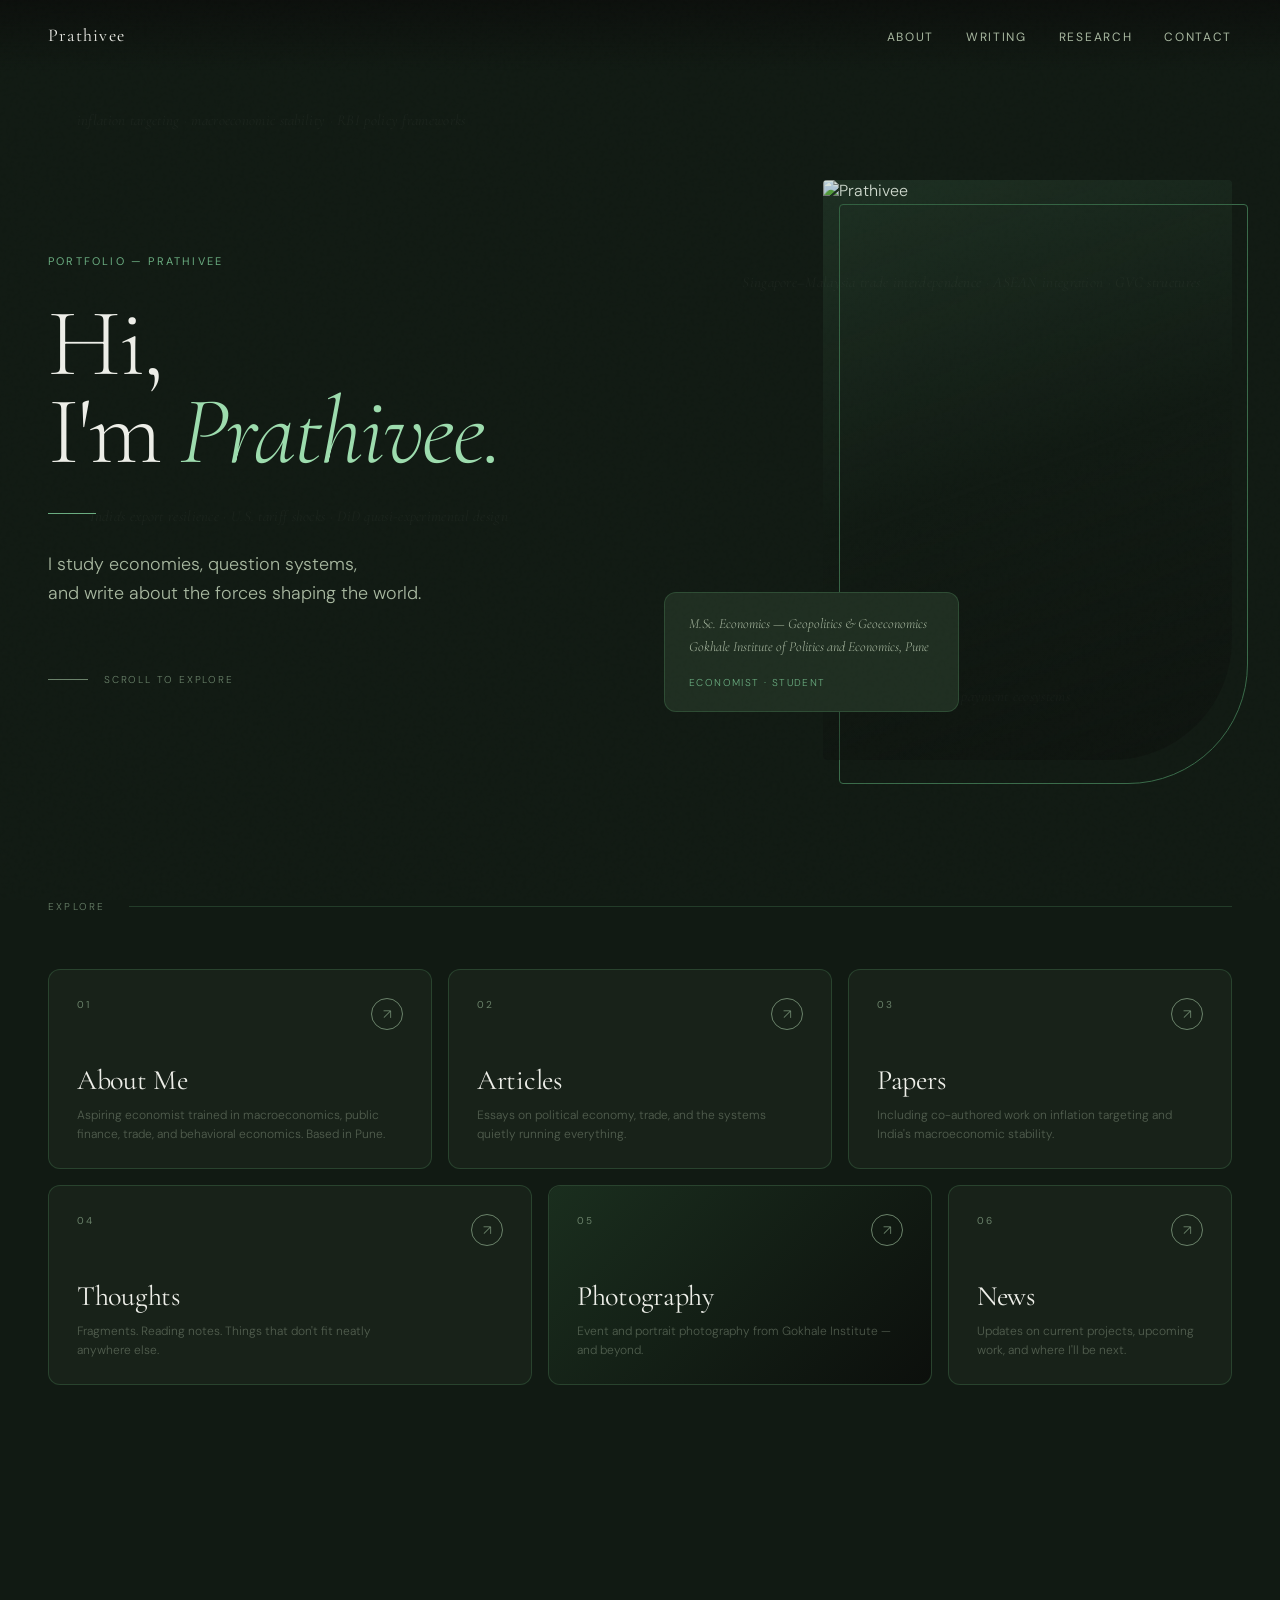
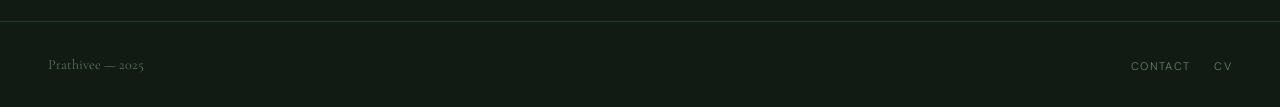
==== commit 1ea96819: "Update index.html" ====
--- a/index.html
+++ b/index.html
@@ -3,140 +3,773 @@
 <head>
   <meta charset="UTF-8" />
   <meta name="viewport" content="width=device-width, initial-scale=1.0" />
-
-  <title>Prathivee Nairy — Economist, Writer, Researcher</title>
-  <meta
-    name="description"
-    content="Portfolio of Prathivee Nairy — economics, geopolitics, research, writing, photography, and public policy."
-  />
-
-  <link rel="stylesheet" href="css/style.css" />
+  <title>Prathivee — Economist, Writer, Researcher</title>
+  <meta name="description" content="Prathivee studies economies, questions systems, and writes about the forces shaping the world." />
+
+  <!-- Fonts -->
+  <link rel="preconnect" href="https://fonts.googleapis.com" />
+  <link rel="preconnect" href="https://fonts.gstatic.com" crossorigin />
+  <link href="https://fonts.googleapis.com/css2?family=Cormorant+Garamond:ital,wght@0,300;0,400;0,600;1,300;1,400&family=DM+Sans:wght@300;400;500&display=swap" rel="stylesheet" />
+
+  <style>
+    /* ── RESET & BASE ───────────────────────────────────────────── */
+    *, *::before, *::after { margin: 0; padding: 0; box-sizing: border-box; }
+    html { scroll-behavior: smooth; font-size: 16px; }
+
+    :root {
+      --bg:           #111a13;
+      --surface:      #182219;
+      --surface-2:    #1f2e21;
+      --green-muted:  #6aad80;
+      --green-bright: #9ddcae;
+      --green-dim:    #3a6b4a;
+      --text-primary: #edeee8;
+      --text-secondary: #a8b8a0;
+      --text-tertiary:  #6a826a;
+      --border:       rgba(100,180,120,0.22);
+      --ease:         cubic-bezier(0.25, 0.46, 0.45, 0.94);
+    }
+
+    body {
+      background: var(--bg);
+      color: var(--text-primary);
+      font-family: 'DM Sans', sans-serif;
+      font-weight: 300;
+      overflow-x: hidden;
+      -webkit-font-smoothing: antialiased;
+    }
+
+    /* ── NOISE TEXTURE OVERLAY ──────────────────────────────────── */
+    body::before {
+      content: '';
+      position: fixed;
+      inset: 0;
+      background-image: url("data:image/svg+xml,%3Csvg viewBox='0 0 256 256' xmlns='http://www.w3.org/2000/svg'%3E%3Cfilter id='noise'%3E%3CfeTurbulence type='fractalNoise' baseFrequency='0.9' numOctaves='4' stitchTiles='stitch'/%3E%3C/filter%3E%3Crect width='100%25' height='100%25' filter='url(%23noise)' opacity='0.04'/%3E%3C/svg%3E");
+      pointer-events: none;
+      z-index: 1000;
+      opacity: 0.4;
+    }
+
+    /* ── FLOATING TEXT FRAGMENTS (background atmosphere) ────────── */
+    .fragments {
+      position: absolute;
+      inset: 0;
+      overflow: hidden;
+      pointer-events: none;
+      z-index: 0;
+    }
+    .fragment {
+      position: absolute;
+      font-family: 'Cormorant Garamond', serif;
+      font-style: italic;
+      font-size: clamp(10px, 1.1vw, 13px);
+      color: var(--text-primary);
+      opacity: 0.045;
+      white-space: nowrap;
+      letter-spacing: 0.02em;
+      line-height: 1.6;
+    }
+
+    /* ── NAV ────────────────────────────────────────────────────── */
+    nav {
+      position: fixed;
+      top: 0; left: 0; right: 0;
+      z-index: 100;
+      padding: 24px 48px;
+      display: flex;
+      justify-content: space-between;
+      align-items: center;
+      background: linear-gradient(to bottom, rgba(12,15,12,0.95) 0%, transparent 100%);
+    }
+    .nav-name {
+      font-family: 'Cormorant Garamond', serif;
+      font-size: 18px;
+      font-weight: 400;
+      letter-spacing: 0.06em;
+      color: var(--text-primary);
+      text-decoration: none;
+      opacity: 0;
+      animation: fadeUp 0.7s var(--ease) 0.3s forwards;
+    }
+    .nav-links {
+      display: flex;
+      gap: 32px;
+      list-style: none;
+      opacity: 0;
+      animation: fadeUp 0.7s var(--ease) 0.5s forwards;
+    }
+    .nav-links a {
+      font-size: 12px;
+      font-weight: 400;
+      letter-spacing: 0.14em;
+      text-transform: uppercase;
+      color: var(--text-secondary);
+      text-decoration: none;
+      transition: color 0.25s ease;
+    }
+    .nav-links a:hover { color: var(--green-bright); }
+
+    /* ── HERO ───────────────────────────────────────────────────── */
+    .hero {
+      position: relative;
+      min-height: 100vh;
+      display: grid;
+      grid-template-columns: 1fr 1fr;
+      align-items: center;
+      padding: 120px 48px 80px;
+      max-width: 1280px;
+      margin: 0 auto;
+      gap: 48px;
+    }
+
+    .hero-left {
+      position: relative;
+      z-index: 2;
+    }
+
+    .hero-label {
+      font-size: 11px;
+      font-weight: 400;
+      letter-spacing: 0.2em;
+      text-transform: uppercase;
+      color: var(--green-muted);
+      margin-bottom: 32px;
+      opacity: 0;
+      animation: fadeUp 0.6s var(--ease) 0.8s forwards;
+    }
+
+    .hero-name {
+      font-family: 'Cormorant Garamond', serif;
+      font-size: clamp(64px, 7.5vw, 112px);
+      font-weight: 300;
+      line-height: 0.92;
+      letter-spacing: -0.02em;
+      color: var(--text-primary);
+      opacity: 0;
+      animation: fadeUp 0.9s var(--ease) 1s forwards;
+    }
+    .hero-name em {
+      font-style: italic;
+      color: var(--green-bright);
+    }
+
+    .hero-divider {
+      width: 48px;
+      height: 1px;
+      background: var(--green-muted);
+      margin: 36px 0;
+      opacity: 0;
+      animation: expandLine 0.8s var(--ease) 1.6s forwards;
+    }
+
+    .hero-tagline {
+      font-size: clamp(15px, 1.4vw, 18px);
+      font-weight: 300;
+      line-height: 1.65;
+      color: var(--text-secondary);
+      max-width: 420px;
+      opacity: 0;
+      animation: fadeUp 0.8s var(--ease) 1.9s forwards;
+    }
+
+    .hero-scroll-cue {
+      margin-top: 64px;
+      display: flex;
+      align-items: center;
+      gap: 16px;
+      opacity: 0;
+      animation: fadeUp 0.7s var(--ease) 2.4s forwards;
+    }
+    .hero-scroll-cue span {
+      font-size: 10px;
+      letter-spacing: 0.18em;
+      text-transform: uppercase;
+      color: var(--text-tertiary);
+    }
+    .scroll-line {
+      width: 40px;
+      height: 1px;
+      background: var(--text-tertiary);
+      position: relative;
+      overflow: hidden;
+    }
+    .scroll-line::after {
+      content: '';
+      position: absolute;
+      top: 0; left: -100%;
+      width: 100%; height: 100%;
+      background: var(--green-bright);
+      animation: scanLine 2.5s ease-in-out 3s infinite;
+    }
+
+    /* ── HERO RIGHT — PHOTO COMPOSITION ────────────────────────── */
+    .hero-right {
+      position: relative;
+      height: 580px;
+      opacity: 0;
+      animation: fadeUp 1s var(--ease) 1.2s forwards;
+    }
+
+    /* Primary photo — large, vertically masked */
+    .photo-primary {
+      position: absolute;
+      right: 0;
+      top: 0;
+      width: 72%;
+      height: 100%;
+      overflow: hidden;
+      border-radius: 4px 4px 120px 4px;
+    }
+    .photo-primary img {
+      width: 100%;
+      height: 100%;
+      object-fit: cover;
+      object-position: center top;
+      filter: grayscale(15%) contrast(1.05);
+      display: block;
+    }
+    /* Green tint overlay */
+    .photo-primary::after {
+      content: '';
+      position: absolute;
+      inset: 0;
+      background: linear-gradient(
+        160deg,
+        rgba(74,124,89,0.22) 0%,
+        transparent 50%,
+        rgba(12,15,12,0.55) 100%
+      );
+      mix-blend-mode: multiply;
+    }
+
+    /* Decorative frame behind photo */
+    .photo-frame {
+      position: absolute;
+      right: -16px;
+      top: 24px;
+      width: 72%;
+      height: 100%;
+      border: 1px solid var(--green-dim);
+      border-radius: 4px 4px 120px 4px;
+      pointer-events: none;
+    }
+
+    /* Floating accent card */
+    .photo-accent {
+      position: absolute;
+      left: 0;
+      bottom: 48px;
+      background: var(--surface-2);
+      border: 1px solid var(--border);
+      border-radius: 12px;
+      padding: 20px 24px;
+      width: 52%;
+      backdrop-filter: blur(8px);
+      z-index: 3;
+    }
+    .accent-quote {
+      font-family: 'Cormorant Garamond', serif;
+      font-style: italic;
+      font-size: 14px;
+      line-height: 1.6;
+      color: var(--text-secondary);
+      margin-bottom: 12px;
+    }
+    .accent-meta {
+      font-size: 10px;
+      letter-spacing: 0.14em;
+      text-transform: uppercase;
+      color: var(--green-muted);
+    }
+
+    /* ── SECTION DIVIDER ────────────────────────────────────────── */
+    .section-divider {
+      max-width: 1280px;
+      margin: 0 auto;
+      padding: 0 48px;
+      display: flex;
+      align-items: center;
+      gap: 24px;
+      margin-bottom: 56px;
+    }
+    .divider-label {
+      font-size: 10px;
+      letter-spacing: 0.22em;
+      text-transform: uppercase;
+      color: var(--text-tertiary);
+      white-space: nowrap;
+    }
+    .divider-line {
+      flex: 1;
+      height: 1px;
+      background: var(--border);
+    }
+
+    /* ── GRID SECTION ───────────────────────────────────────────── */
+    .grid-section {
+      padding: 0 48px 120px;
+      max-width: 1280px;
+      margin: 0 auto;
+    }
+
+    .tile-grid {
+      display: grid;
+      grid-template-columns: repeat(12, 1fr);
+      grid-template-rows: auto;
+      gap: 16px;
+    }
+
+    /* Grid placement — editorial asymmetry */
+    .tile-about      { grid-column: 1 / 5;  grid-row: 1; }
+    .tile-articles   { grid-column: 5 / 9;  grid-row: 1; }
+    .tile-papers     { grid-column: 9 / 13; grid-row: 1; }
+    .tile-thoughts   { grid-column: 1 / 6;  grid-row: 2; }
+    .tile-photography{ grid-column: 6 / 10; grid-row: 2; }
+    .tile-news       { grid-column: 10 / 13;grid-row: 2; }
+    .tile-resume     { grid-column: 1 / 13; grid-row: 3; }
+
+    /* ── TILE BASE ──────────────────────────────────────────────── */
+    .tile {
+      background: var(--surface);
+      border: 1px solid var(--border);
+      border-radius: 12px;
+      padding: 28px 28px 24px;
+      text-decoration: none;
+      display: flex;
+      flex-direction: column;
+      justify-content: space-between;
+      min-height: 200px;
+      position: relative;
+      overflow: hidden;
+      opacity: 0;
+      transform: translateY(32px);
+      transition:
+        background 0.3s ease,
+        border-color 0.3s ease,
+        box-shadow 0.3s ease,
+        transform 0.3s ease;
+    }
+
+    /* Stagger reveal via JS class */
+    .tile.visible {
+      opacity: 1;
+      transform: translateY(0);
+      transition:
+        opacity 0.7s var(--ease),
+        transform 0.7s var(--ease),
+        background 0.3s ease,
+        border-color 0.3s ease,
+        box-shadow 0.3s ease;
+    }
+
+    .tile:hover {
+      background: var(--surface-2);
+      border-color: var(--green-dim);
+      box-shadow: 0 0 48px rgba(74,124,89,0.1), 0 24px 40px rgba(0,0,0,0.25);
+      transform: translateY(-4px);
+    }
+
+    /* Ambient glow on hover */
+    .tile::before {
+      content: '';
+      position: absolute;
+      inset: 0;
+      background: radial-gradient(ellipse at 20% 80%, rgba(74,124,89,0.08) 0%, transparent 70%);
+      opacity: 0;
+      transition: opacity 0.4s ease;
+    }
+    .tile:hover::before { opacity: 1; }
+
+    .tile-top {
+      display: flex;
+      justify-content: space-between;
+      align-items: flex-start;
+    }
+
+    .tile-index {
+      font-size: 10px;
+      font-weight: 400;
+      letter-spacing: 0.18em;
+      color: var(--text-tertiary);
+    }
+
+    .tile-arrow {
+      width: 32px;
+      height: 32px;
+      border: 1px solid var(--text-tertiary);
+      border-radius: 50%;
+      display: flex;
+      align-items: center;
+      justify-content: center;
+      font-size: 14px;
+      color: var(--text-tertiary);
+      transition: border-color 0.25s ease, color 0.25s ease, background 0.25s ease;
+      flex-shrink: 0;
+    }
+    .tile:hover .tile-arrow {
+      border-color: var(--green-bright);
+      color: var(--green-bright);
+    }
+
+    .tile-bottom { margin-top: auto; }
+
+    .tile-title {
+      font-family: 'Cormorant Garamond', serif;
+      font-size: clamp(22px, 2.2vw, 32px);
+      font-weight: 400;
+      letter-spacing: -0.01em;
+      color: var(--text-primary);
+      line-height: 1.1;
+      margin-bottom: 10px;
+    }
+
+    .tile-teaser {
+      font-size: 12px;
+      font-weight: 300;
+      line-height: 1.6;
+      color: var(--text-secondary);
+      opacity: 0.4;
+      transition: opacity 0.3s ease;
+      max-width: 340px;
+    }
+    .tile:hover .tile-teaser { opacity: 1; }
+
+    /* ── RESUME TILE — WIDE, HORIZONTAL ─────────────────────────── */
+    .tile-resume {
+      min-height: 100px;
+      flex-direction: row;
+      align-items: center;
+      justify-content: space-between;
+      gap: 24px;
+    }
+    .tile-resume .tile-bottom {
+      margin-top: 0;
+      display: flex;
+      align-items: center;
+      gap: 32px;
+    }
+    .tile-resume .tile-title { margin-bottom: 0; }
+    .resume-meta {
+      font-size: 11px;
+      letter-spacing: 0.12em;
+      text-transform: uppercase;
+      color: var(--green-muted);
+    }
+
+    /* ── PHOTOGRAPHY TILE — SUBTLE BG ───────────────────────────── */
+    .tile-photography {
+      background: var(--surface);
+      position: relative;
+    }
+    .tile-photography .photo-bg {
+      position: absolute;
+      inset: 0;
+      background: linear-gradient(135deg, #1a2e1e 0%, #0c0f0c 100%);
+      border-radius: inherit;
+      z-index: 0;
+    }
+    .tile-photography > * { position: relative; z-index: 1; }
+
+    /* ── ANIMATIONS ─────────────────────────────────────────────── */
+    @keyframes fadeUp {
+      from { opacity: 0; transform: translateY(20px); }
+      to   { opacity: 1; transform: translateY(0); }
+    }
+    @keyframes expandLine {
+      from { opacity: 0; width: 0; }
+      to   { opacity: 1; width: 48px; }
+    }
+    @keyframes scanLine {
+      0%   { left: -100%; }
+      50%  { left: 100%; }
+      100% { left: 100%; }
+    }
+
+    /* ── FOOTER ─────────────────────────────────────────────────── */
+    footer {
+      border-top: 1px solid var(--border);
+      padding: 32px 48px;
+      max-width: 1280px;
+      margin: 0 auto;
+      display: flex;
+      justify-content: space-between;
+      align-items: center;
+    }
+    .footer-name {
+      font-family: 'Cormorant Garamond', serif;
+      font-size: 14px;
+      color: var(--text-tertiary);
+    }
+    .footer-links {
+      display: flex;
+      gap: 24px;
+      list-style: none;
+    }
+    .footer-links a {
+      font-size: 11px;
+      letter-spacing: 0.12em;
+      text-transform: uppercase;
+      color: var(--text-tertiary);
+      text-decoration: none;
+      transition: color 0.25s ease;
+    }
+    .footer-links a:hover { color: var(--green-bright); }
+
+    /* ── RESPONSIVE ─────────────────────────────────────────────── */
+    @media (max-width: 900px) {
+      nav { padding: 20px 24px; }
+      .nav-links { display: none; }
+
+      .hero {
+        grid-template-columns: 1fr;
+        padding: 100px 24px 64px;
+        min-height: auto;
+        gap: 56px;
+      }
+      .hero-right {
+        height: 420px;
+        order: -1;
+      }
+      .photo-accent { display: none; }
+
+      .grid-section { padding: 0 24px 80px; }
+      .section-divider { padding: 0 24px; }
+
+      .tile-grid {
+        grid-template-columns: 1fr 1fr;
+        grid-template-rows: auto;
+      }
+      .tile-about, .tile-articles, .tile-papers,
+      .tile-thoughts, .tile-photography, .tile-news,
+      .tile-resume {
+        grid-column: auto;
+        grid-row: auto;
+      }
+      .tile-resume {
+        grid-column: 1 / -1;
+        flex-direction: column;
+        align-items: flex-start;
+      }
+
+      footer {
+        padding: 24px;
+        flex-direction: column;
+        gap: 16px;
+        text-align: center;
+      }
+    }
+
+    @media (max-width: 500px) {
+      .tile-grid { grid-template-columns: 1fr; }
+    }
+  </style>
 </head>
 
-<body class="dark-page home-page">
-  <div class="home-shell">
-
-    <header class="home-nav">
-      <a href="/" class="home-logo">Prathivee</a>
-
-      <nav class="home-nav-links" aria-label="Main navigation">
-        <a href="about.html">About</a>
-        <a href="articles.html">Writing</a>
-        <a href="resume.html">Research</a>
-        <a href="contact.html">Contact</a>
-      </nav>
-    </header>
-
-    <div class="topic-marquee" aria-label="Research and writing themes">
-      <div class="topic-track">
-        <span>inflation targeting · macroeconomic stability · RBI policy frameworks</span>
-        <span>Singapore–Malaysia trade interdependence · ASEAN integration · GVC structures</span>
-        <span>India's export resilience · U.S. tariff shocks · DiD quasi-experimental design</span>
-        <span>FASTag adoption · behavioral public policy · digital payment ecosystems</span>
+<body>
+
+  <!-- ── NAV ── -->
+  <nav>
+    <a class="nav-name" href="/">Prathivee</a>
+    <ul class="nav-links">
+      <li><a href="about.html">About</a></li>
+      <li><a href="articles.html">Writing</a></li>
+      <li><a href="papers.html">Research</a></li>
+      <li><a href="contact.html">Contact</a></li>
+    </ul>
+  </nav>
+
+  <!-- ── HERO ── -->
+  <section style="position:relative; overflow:hidden;">
+
+    <!-- Atmospheric text fragments -->
+    <div class="fragments" aria-hidden="true">
+      <span class="fragment" style="top:12%; left:6%; font-size:clamp(12px,1.3vw,15px);">
+        inflation targeting · macroeconomic stability · RBI policy frameworks
+      </span>
+      <span class="fragment" style="top:30%; left:58%; font-size:clamp(12px,1.3vw,15px);">
+        Singapore–Malaysia trade interdependence · ASEAN integration · GVC structures
+      </span>
+      <span class="fragment" style="top:56%; left:7%; font-size:clamp(12px,1.3vw,15px);">
+        India's export resilience · U.S. tariff shocks · DiD quasi-experimental design
+      </span>
+      <span class="fragment" style="top:76%; left:52%; font-size:clamp(12px,1.3vw,15px);">
+        FASTag adoption · behavioral public policy · digital payment ecosystems
+      </span>
+    </div>
+
+    <div class="hero">
+
+      <!-- LEFT COLUMN -->
+      <div class="hero-left">
+        <p class="hero-label">Portfolio — Prathivee</p>
+
+        <h1 class="hero-name">
+          Hi,<br>I'm <em>Prathivee.</em>
+        </h1>
+
+        <div class="hero-divider"></div>
+
+        <p class="hero-tagline">
+          I study economies, question systems,<br>
+          and write about the forces shaping the world.
+        </p>
+
+        <div class="hero-scroll-cue">
+          <div class="scroll-line"></div>
+          <span>Scroll to explore</span>
+        </div>
       </div>
+
+      <!-- RIGHT COLUMN — photo composition -->
+      <div class="hero-right">
+        <div class="photo-frame"></div>
+        <div class="photo-primary">
+          <img
+            src="prathivee-1.jpg"
+            alt="Prathivee"
+            loading="eager"
+          />
+        </div>
+        <div class="photo-accent">
+          <p class="accent-quote">
+            M.Sc. Economics — Geopolitics & Geoeconomics<br>Gokhale Institute of Politics and Economics, Pune
+          </p>
+          <span class="accent-meta">Economist · Student</span>
+        </div>
+      </div>
+
     </div>
-
-    <main>
-      <section class="home-hero" aria-label="Introduction">
-        <div class="hero-copy">
-          <div class="page-label hero-kicker">Portfolio — Prathivee</div>
-
-          <h1 class="hero-title">
-            <span>Hi,</span><br />
-            <span>I'm <strong>Prathivee.</strong></span>
-          </h1>
-
-          <p class="hero-tagline">
-            I study economies, question systems,<br />
-            and write about the forces shaping the world.
-          </p>
-
-          <a href="#explore" class="scroll-prompt">Scroll to explore</a>
-        </div>
-
-        <div class="hero-visual">
-          <figure class="portrait-card">
-            <img src="images/profile/prathivee-1.jpg" alt="Prathivee" />
-          </figure>
-
-          <aside class="identity-card">
-            <p>M.Sc. Economics — Geopolitics &amp; Geoeconomics</p>
-            <p>Gokhale Institute of Politics and Economics, Pune</p>
-            <span>Economist · Student</span>
-          </aside>
-        </div>
-      </section>
-
-      <!-- NEWS TICKER -->
-      <div class="news-ticker" aria-label="Latest news">
-        <span class="news-ticker-label">Latest</span>
-
-        <div class="news-ticker-stage">
-          <a class="news-ticker-item" href="news.html" id="newsTickerItem"></a>
-        </div>
-      </div>
-
-      <section class="explore-section" id="explore" aria-label="Explore portfolio">
-        <div class="explore-heading reveal">
-          <div class="page-label">Explore</div>
-        </div>
-
-        <div class="explore-grid">
-          <a href="about.html" class="explore-card reveal">
-            <span class="card-number">01</span>
-            <span class="card-arrow">↗</span>
-            <h2>About Me</h2>
-            <p>Aspiring economist trained in macroeconomics, public finance, trade, and behavioral economics. Based in Pune.</p>
-          </a>
-
-          <a href="articles.html" class="explore-card explore-wide reveal">
-            <span class="card-number">02</span>
-            <span class="card-arrow">↗</span>
-            <h2>Articles</h2>
-            <p>Essays on political economy, trade, and the systems quietly running everything.</p>
-          </a>
-
-          <a href="thoughts.html" class="explore-card reveal">
-            <span class="card-number">03</span>
-            <span class="card-arrow">↗</span>
-            <h2>Thoughts</h2>
-            <p>Fragments. Reading notes. Things that don't fit neatly anywhere else.</p>
-          </a>
-
-          <a href="photography.html" class="explore-card reveal">
-            <span class="card-number">04</span>
-            <span class="card-arrow">↗</span>
-            <h2>Photography</h2>
-            <p>Event and portrait photography from Gokhale Institute — and beyond.</p>
-          </a>
-
-          <a href="news.html" class="explore-card reveal">
-            <span class="card-number">05</span>
-            <span class="card-arrow">↗</span>
-            <h2>News</h2>
-            <p>Updates on current projects, upcoming work, and where I'll be next.</p>
-          </a>
-
-          <a href="resume.html" class="explore-card explore-resume reveal">
-            <span class="card-number">06</span>
-            <span class="card-arrow">↗</span>
-            <h2>Résumé</h2>
-            <p>View full CV →</p>
-          </a>
-        </div>
-      </section>
-    </main>
-
-    <footer class="site-footer">
-      <span>Prathivee — 2026</span>
-      <nav>
-        <a href="contact.html">Contact</a>
-        <a href="resume.html">CV</a>
-      </nav>
-    </footer>
-
+  </section>
+
+  <!-- ── GRID SECTION ── -->
+  <div class="section-divider">
+    <span class="divider-label">Explore</span>
+    <div class="divider-line"></div>
   </div>
 
-  <script src="js/main.js"></script>
+  <section class="grid-section">
+    <div class="tile-grid">
+
+      <a class="tile tile-about" href="about.html">
+        <div class="tile-top">
+          <span class="tile-index">01</span>
+          <span class="tile-arrow">↗</span>
+        </div>
+        <div class="tile-bottom">
+          <h2 class="tile-title">About Me</h2>
+          <p class="tile-teaser">Aspiring economist trained in macroeconomics, public finance, trade, and behavioral economics. Based in Pune.</p>
+        </div>
+      </a>
+
+      <a class="tile tile-articles" href="articles.html">
+        <div class="tile-top">
+          <span class="tile-index">02</span>
+          <span class="tile-arrow">↗</span>
+        </div>
+        <div class="tile-bottom">
+          <h2 class="tile-title">Articles</h2>
+          <p class="tile-teaser">Essays on political economy, trade, and the systems quietly running everything.</p>
+        </div>
+      </a>
+
+      <a class="tile tile-papers" href="papers.html">
+        <div class="tile-top">
+          <span class="tile-index">03</span>
+          <span class="tile-arrow">↗</span>
+        </div>
+        <div class="tile-bottom">
+          <h2 class="tile-title">Papers</h2>
+          <p class="tile-teaser">Including co-authored work on inflation targeting and India's macroeconomic stability.</p>
+        </div>
+      </a>
+
+      <a class="tile tile-thoughts" href="thoughts.html">
+        <div class="tile-top">
+          <span class="tile-index">04</span>
+          <span class="tile-arrow">↗</span>
+        </div>
+        <div class="tile-bottom">
+          <h2 class="tile-title">Thoughts</h2>
+          <p class="tile-teaser">Fragments. Reading notes. Things that don't fit neatly anywhere else.</p>
+        </div>
+      </a>
+
+      <a class="tile tile-photography" href="photography.html">
+        <div class="photo-bg"></div>
+        <div class="tile-top">
+          <span class="tile-index">05</span>
+          <span class="tile-arrow">↗</span>
+        </div>
+        <div class="tile-bottom">
+          <h2 class="tile-title">Photography</h2>
+          <p class="tile-teaser">Event and portrait photography from Gokhale Institute — and beyond.</p>
+        </div>
+      </a>
+
+      <a class="tile tile-news" href="news.html">
+        <div class="tile-top">
+          <span class="tile-index">06</span>
+          <span class="tile-arrow">↗</span>
+        </div>
+        <div class="tile-bottom">
+          <h2 class="tile-title">News</h2>
+          <p class="tile-teaser">Updates on current projects, upcoming work, and where I'll be next.</p>
+        </div>
+      </a>
+
+      <a class="tile tile-resume" href="resume.html">
+        <div class="tile-top" style="flex-shrink:0;">
+          <span class="tile-index">07</span>
+        </div>
+        <div class="tile-bottom">
+          <h2 class="tile-title">Résumé</h2>
+          <p class="tile-teaser resume-meta">View full CV →</p>
+        </div>
+        <span class="tile-arrow" style="flex-shrink:0; align-self:center;">↗</span>
+      </a>
+
+    </div>
+  </section>
+
+  <!-- ── FOOTER ── -->
+  <footer>
+    <span class="footer-name">Prathivee &mdash; 2025</span>
+    <ul class="footer-links">
+      <li><a href="contact.html">Contact</a></li>
+      <li><a href="resume.html">CV</a></li>
+    </ul>
+  </footer>
+
+  <!-- ── SCRIPT ── -->
+  <script>
+    // Tile reveal on scroll
+    const tiles = document.querySelectorAll('.tile');
+    const observer = new IntersectionObserver((entries) => {
+      entries.forEach((entry, i) => {
+        if (entry.isIntersecting) {
+          const delay = parseInt(entry.target.dataset.delay || 0);
+          setTimeout(() => entry.target.classList.add('visible'), delay);
+          observer.unobserve(entry.target);
+        }
+      });
+    }, { threshold: 0.12 });
+
+    tiles.forEach((tile, i) => {
+      tile.dataset.delay = i * 80;
+      observer.observe(tile);
+    });
+
+    // Subtle parallax on photo
+    const photoPrimary = document.querySelector('.photo-primary img');
+    if (photoPrimary) {
+      window.addEventListener('scroll', () => {
+        const scrolled = window.scrollY;
+        if (scrolled < window.innerHeight) {
+          photoPrimary.style.transform = `translateY(${scrolled * 0.08}px)`;
+        }
+      }, { passive: true });
+    }
+  </script>
+
 </body>
 </html>
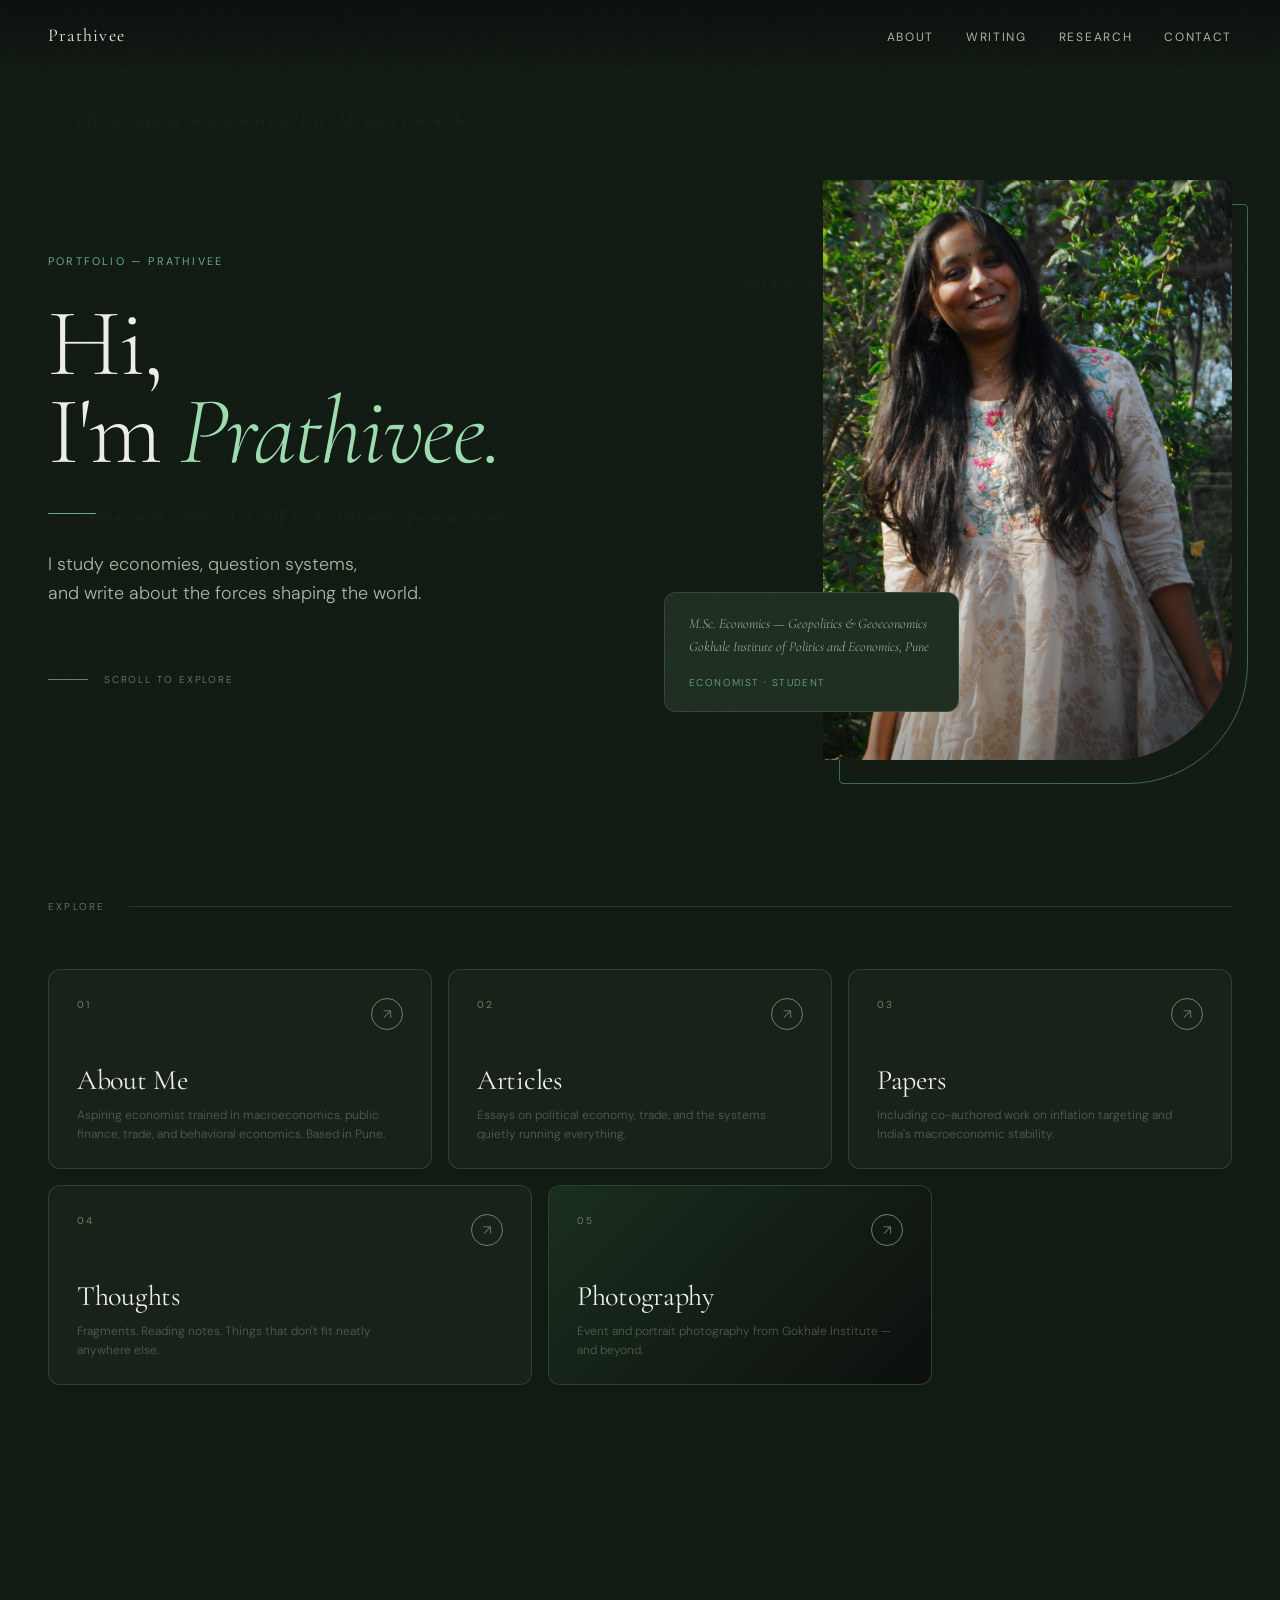
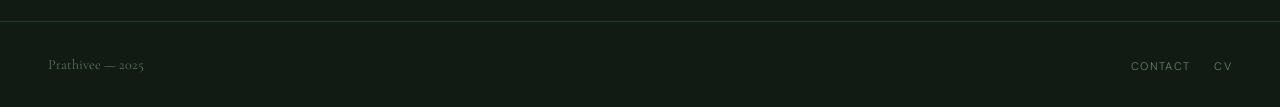
==== commit a317450f: "Update index.html" ====
--- a/index.html
+++ b/index.html
@@ -625,10 +625,9 @@
         <div class="photo-frame"></div>
         <div class="photo-primary">
           <img
-            src="prathivee-1.jpg"
-            alt="Prathivee"
-            loading="eager"
-          />
+            src="images/profile/prathivee-1.jpg.JPG"
+            alt="Portrait of Prathivee Nairy"
+            />
         </div>
         <div class="photo-accent">
           <p class="accent-quote">
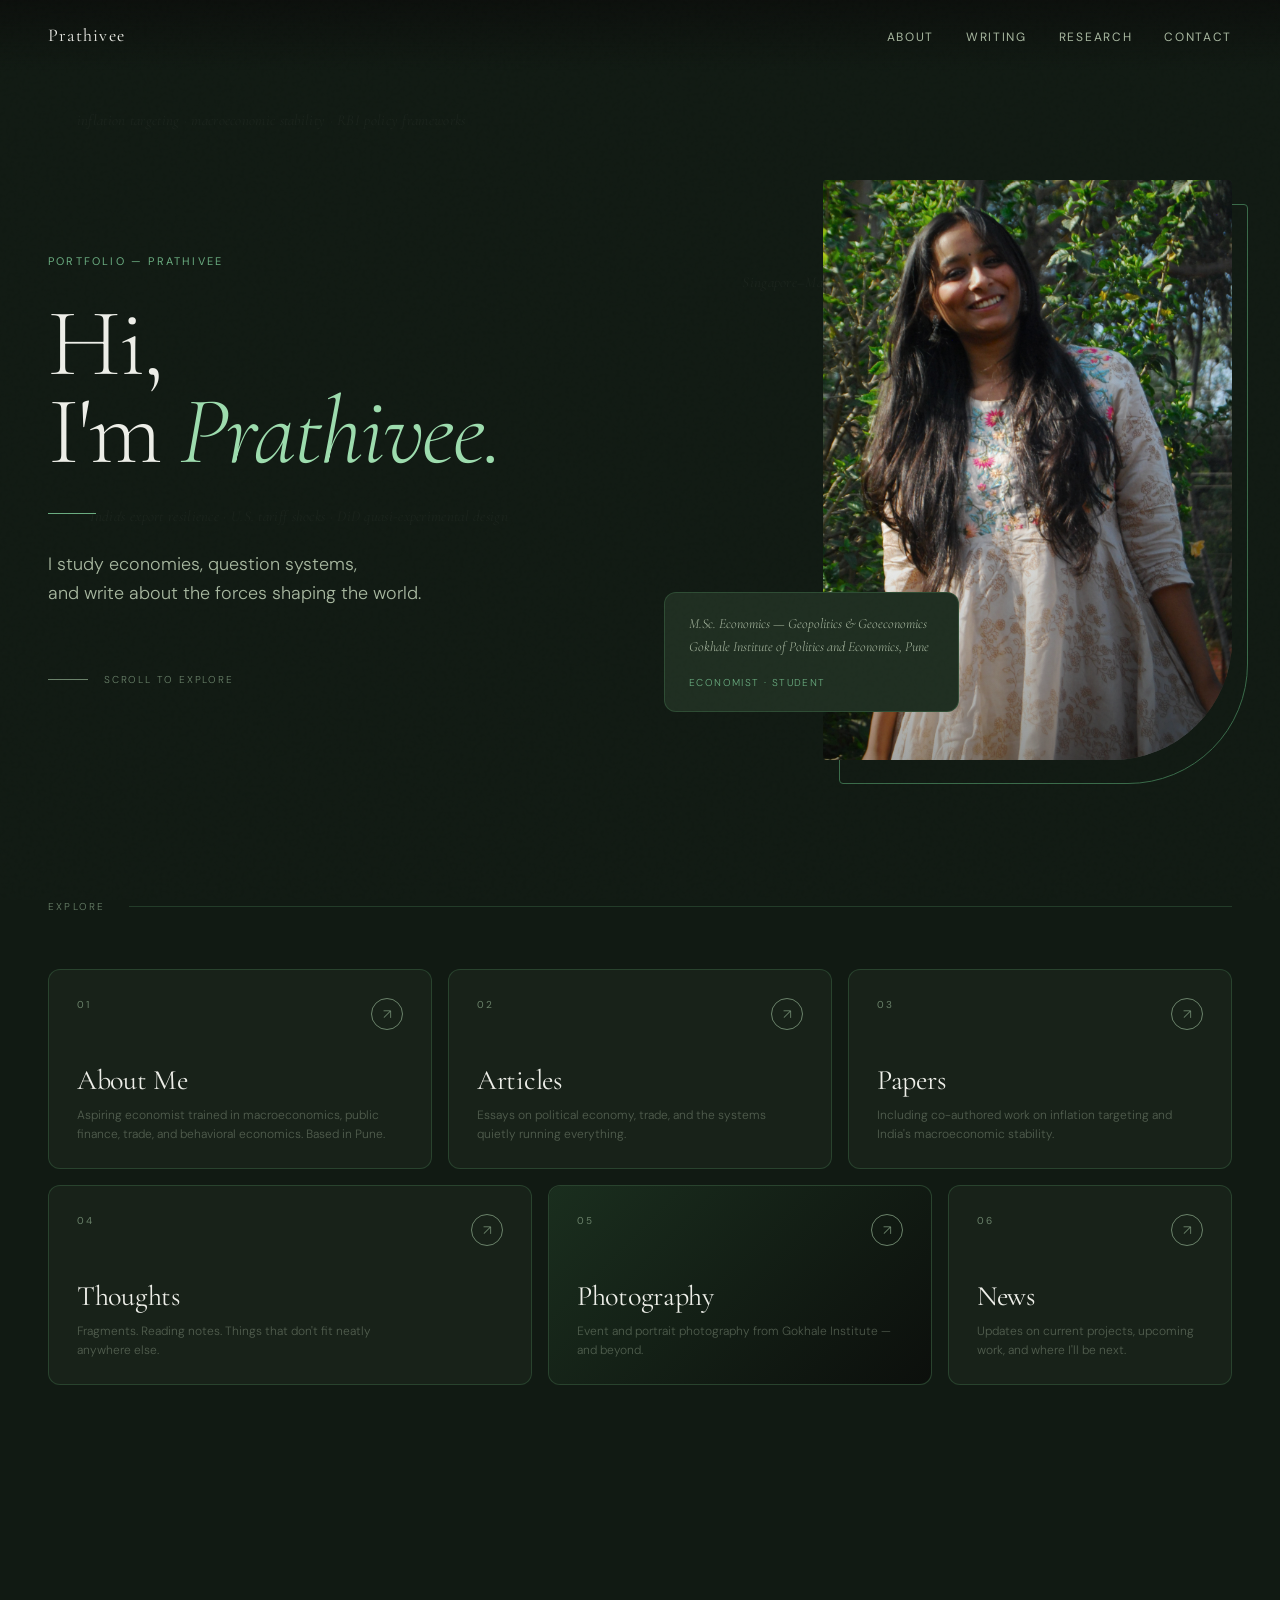
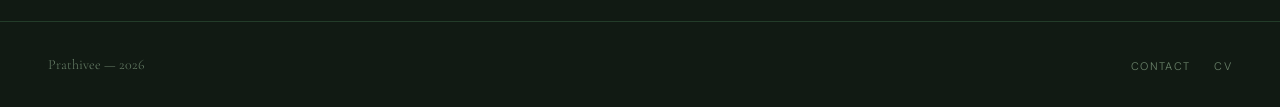
==== commit 0d61d9fd: "Update index.html" ====
--- a/index.html
+++ b/index.html
@@ -732,7 +732,7 @@
 
   <!-- ── FOOTER ── -->
   <footer>
-    <span class="footer-name">Prathivee &mdash; 2025</span>
+    <span class="footer-name">Prathivee &mdash; 2026</span>
     <ul class="footer-links">
       <li><a href="contact.html">Contact</a></li>
       <li><a href="resume.html">CV</a></li>
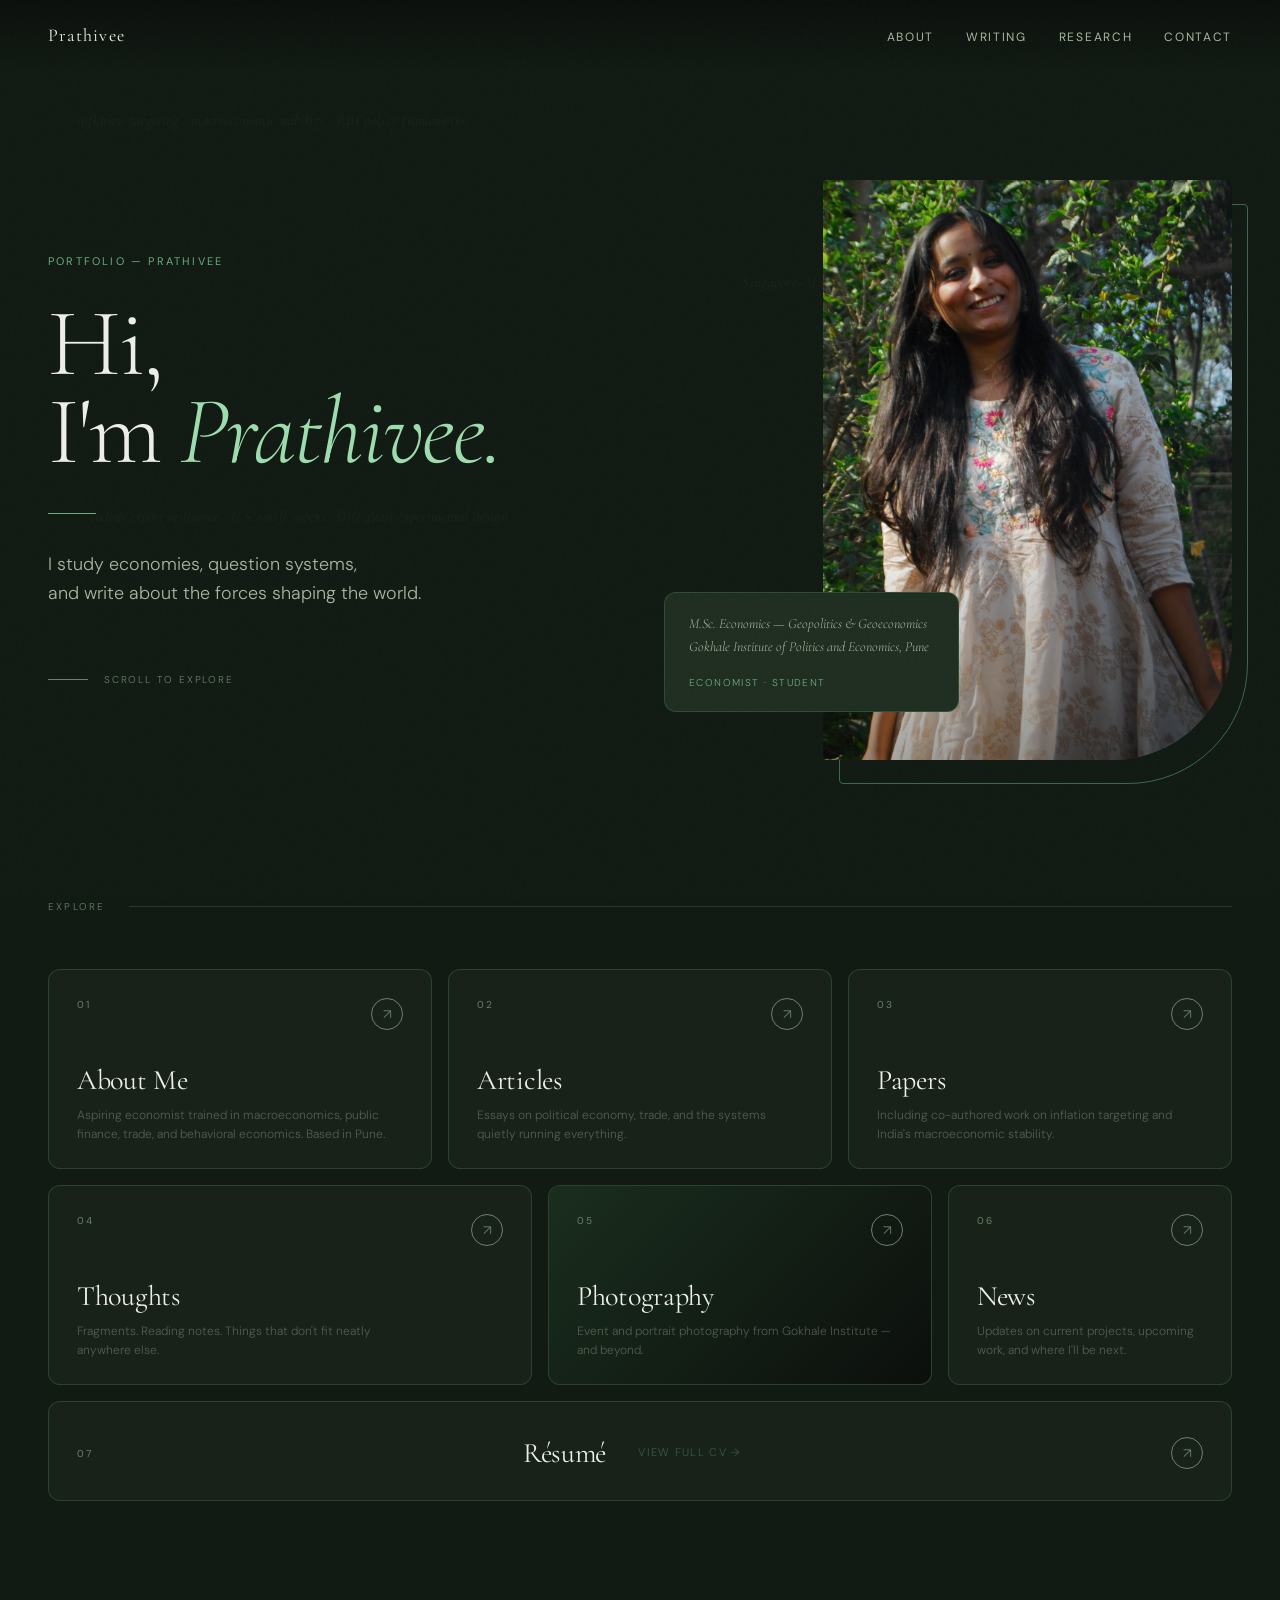
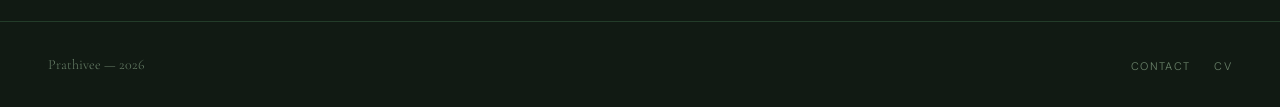
==== commit 365020b0: "Update index.html" ====
--- a/index.html
+++ b/index.html
@@ -705,7 +705,7 @@
         </div>
       </a>
 
-      <a class="tile tile-news" href="news.html">
+      <a class="tile tile-news" href="news">
         <div class="tile-top">
           <span class="tile-index">06</span>
           <span class="tile-arrow">↗</span>
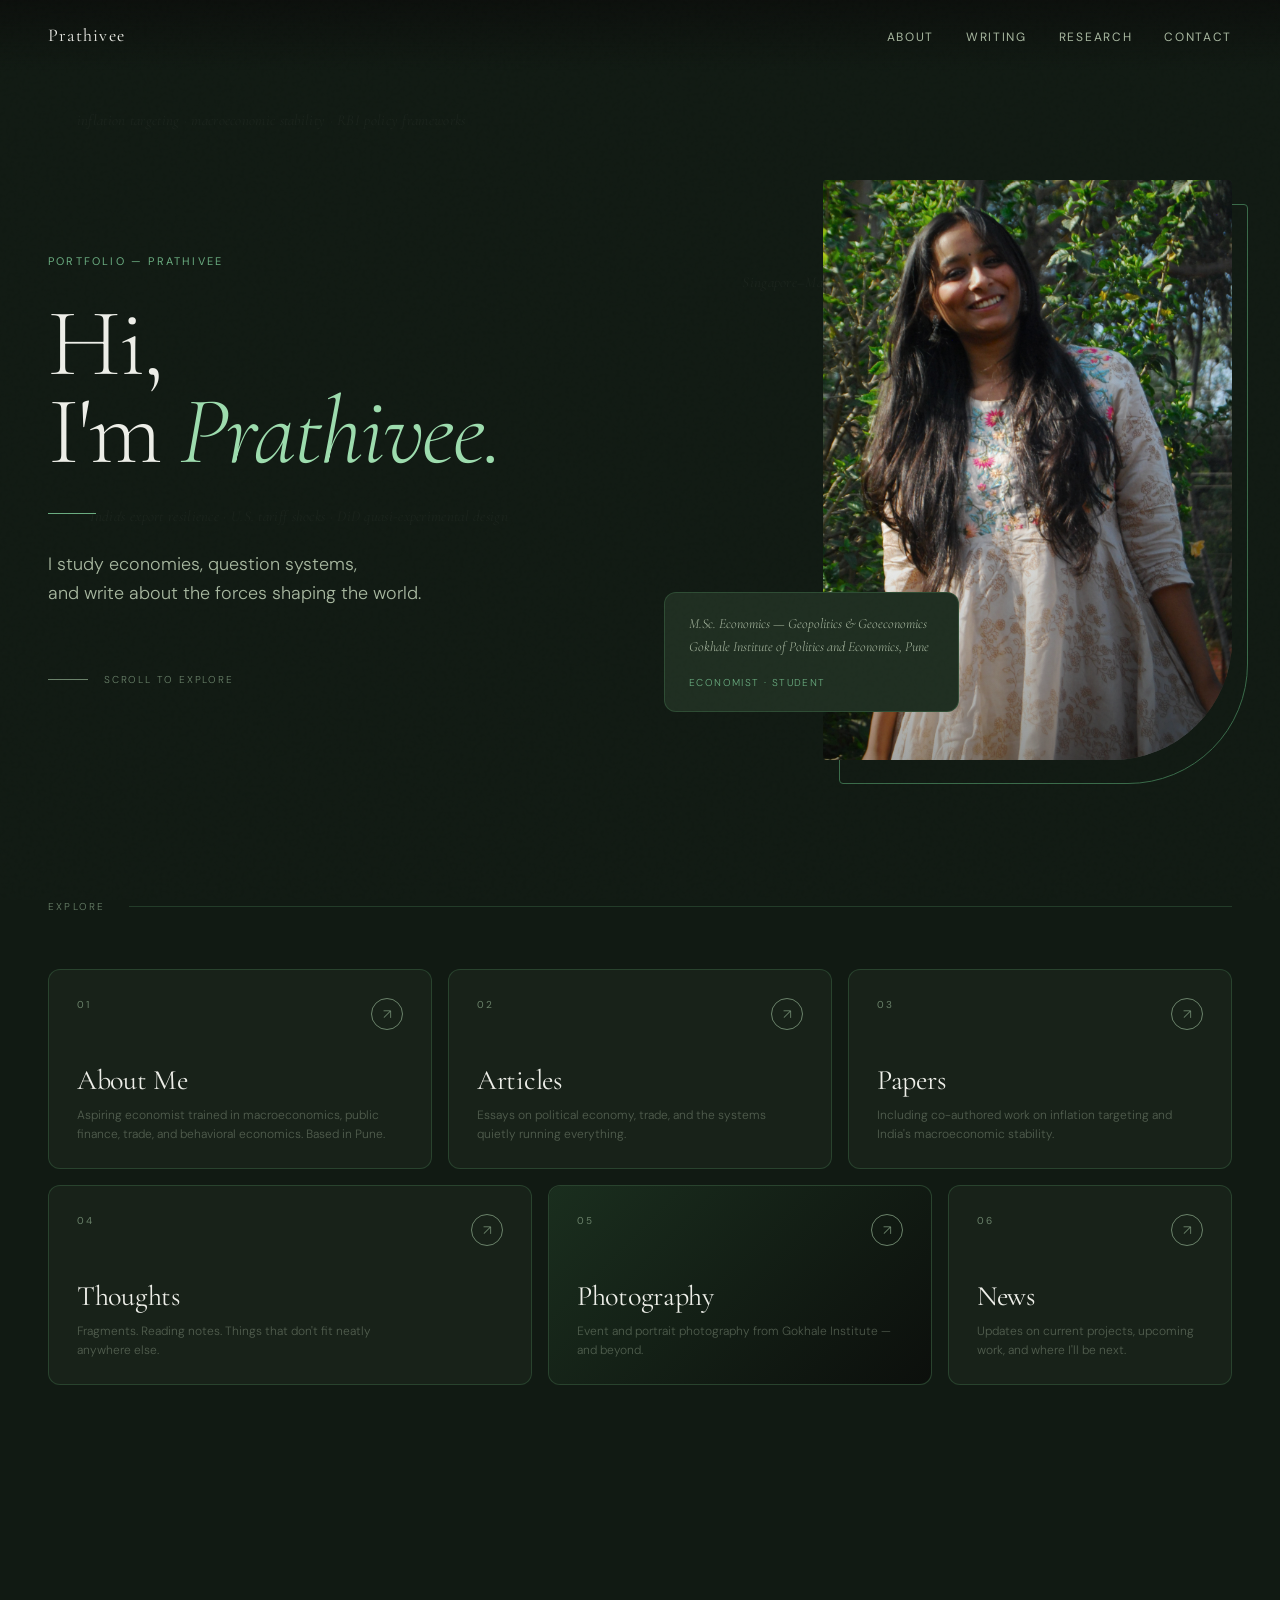
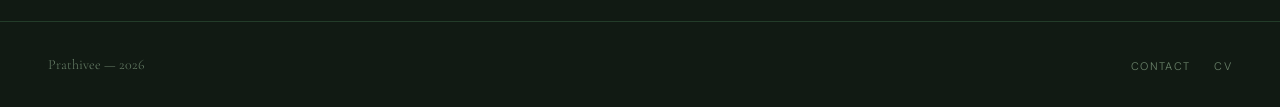
==== commit 91b5f6c9: "Update index.html" ====
--- a/index.html
+++ b/index.html
@@ -705,7 +705,7 @@
         </div>
       </a>
 
-      <a class="tile tile-news" href="news">
+      <a class="tile tile-news" href="news.html">
         <div class="tile-top">
           <span class="tile-index">06</span>
           <span class="tile-arrow">↗</span>
